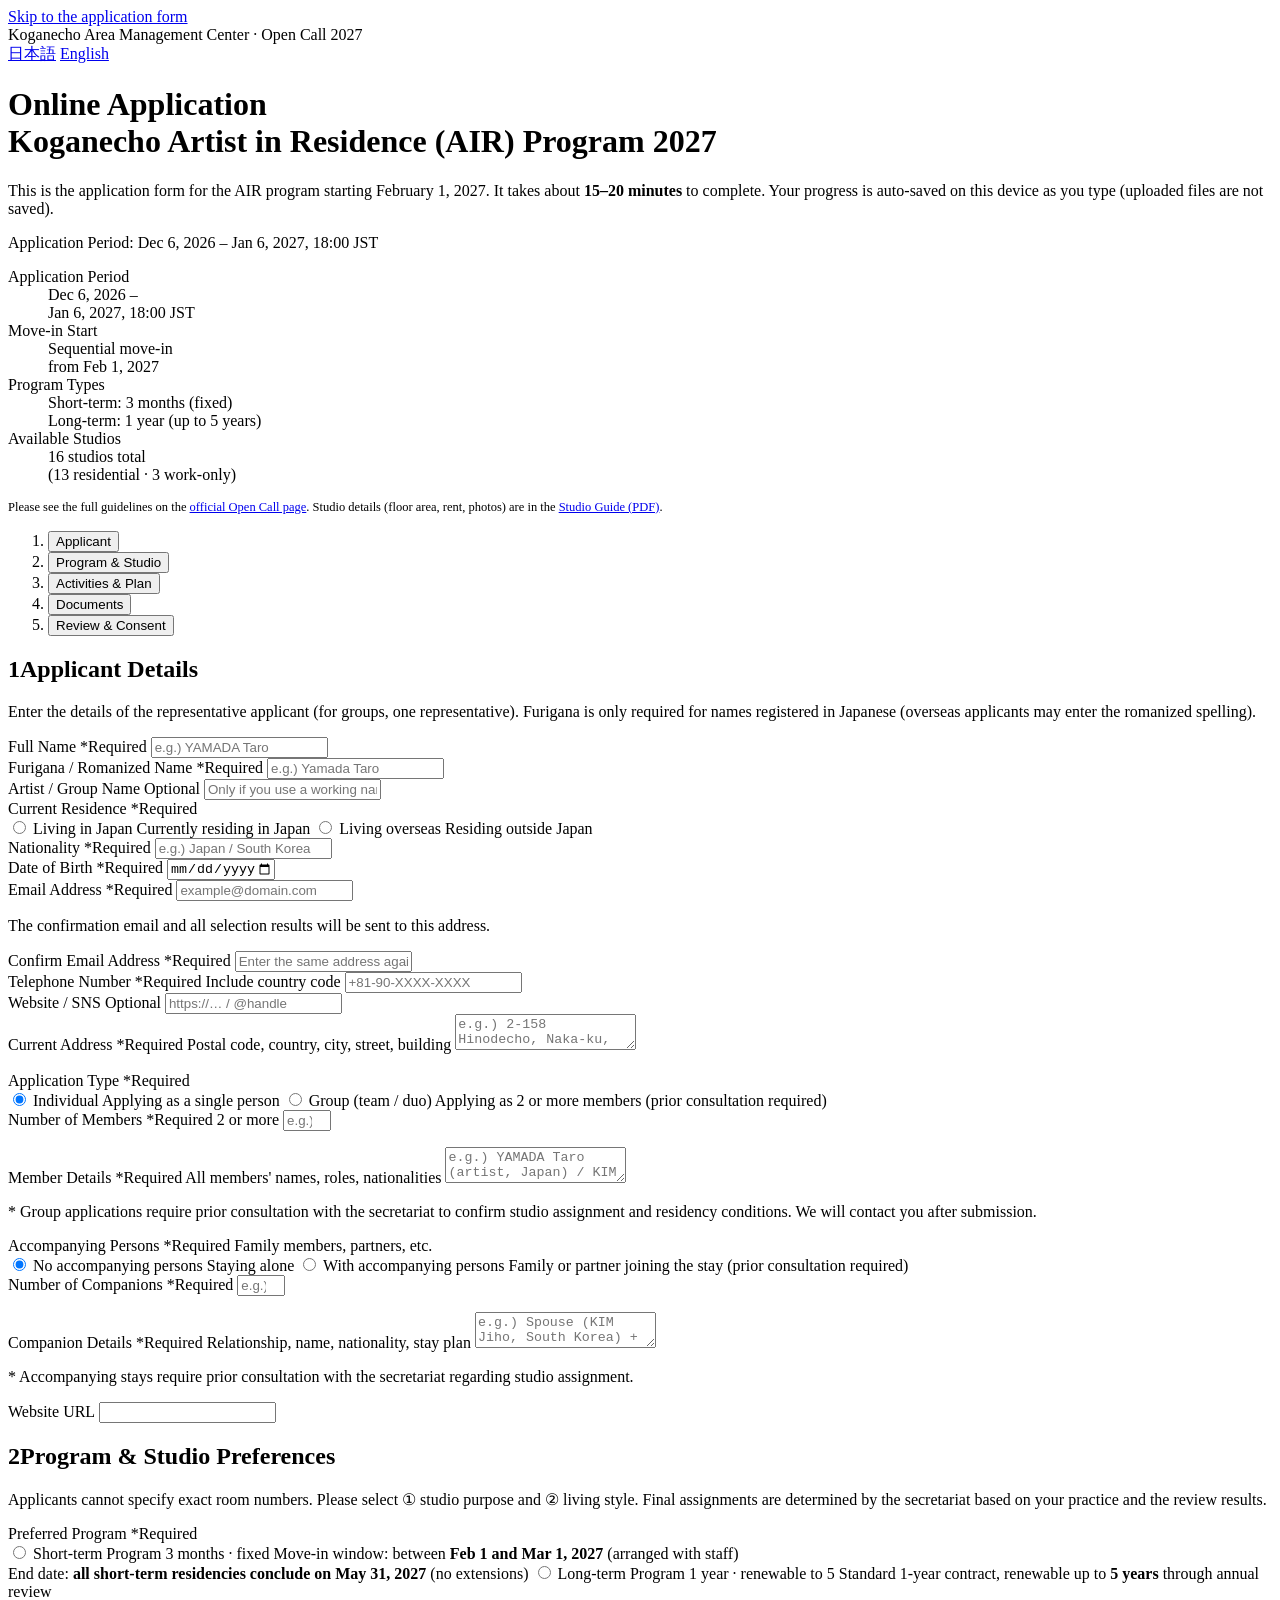
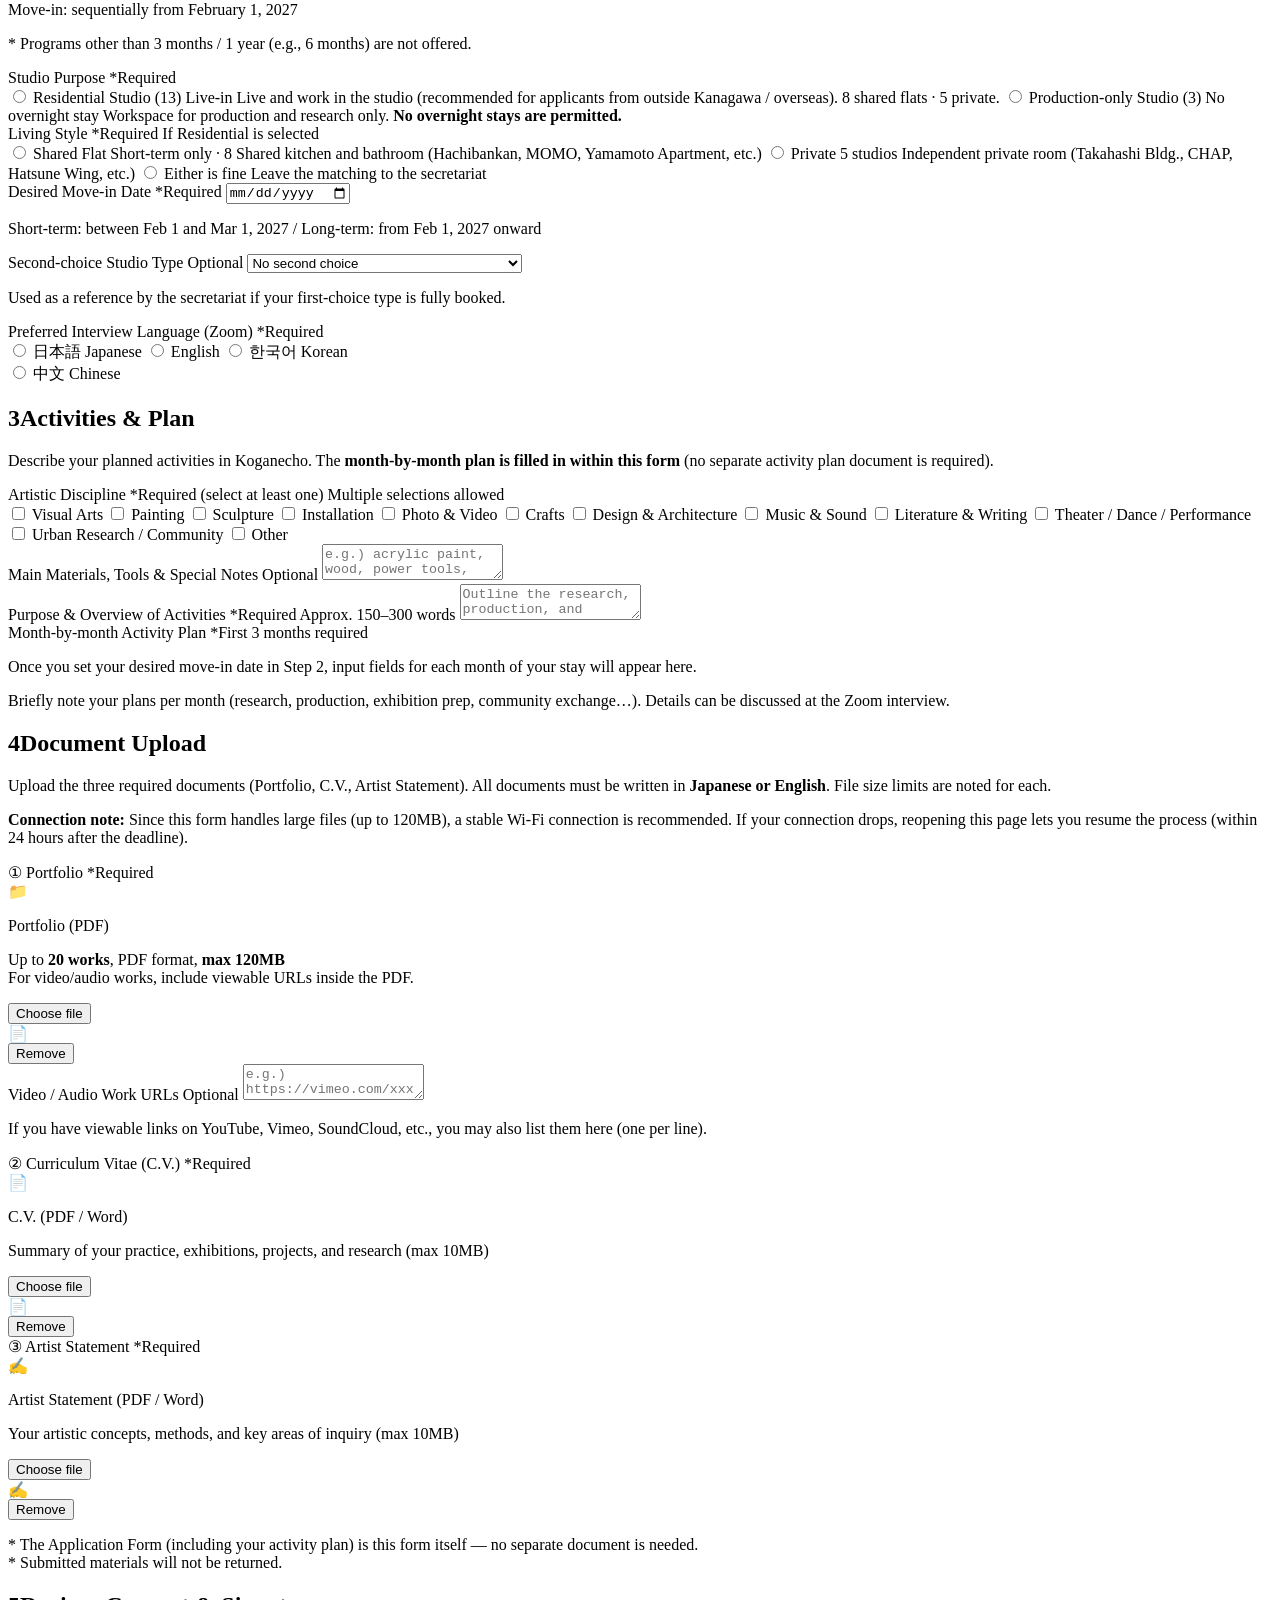
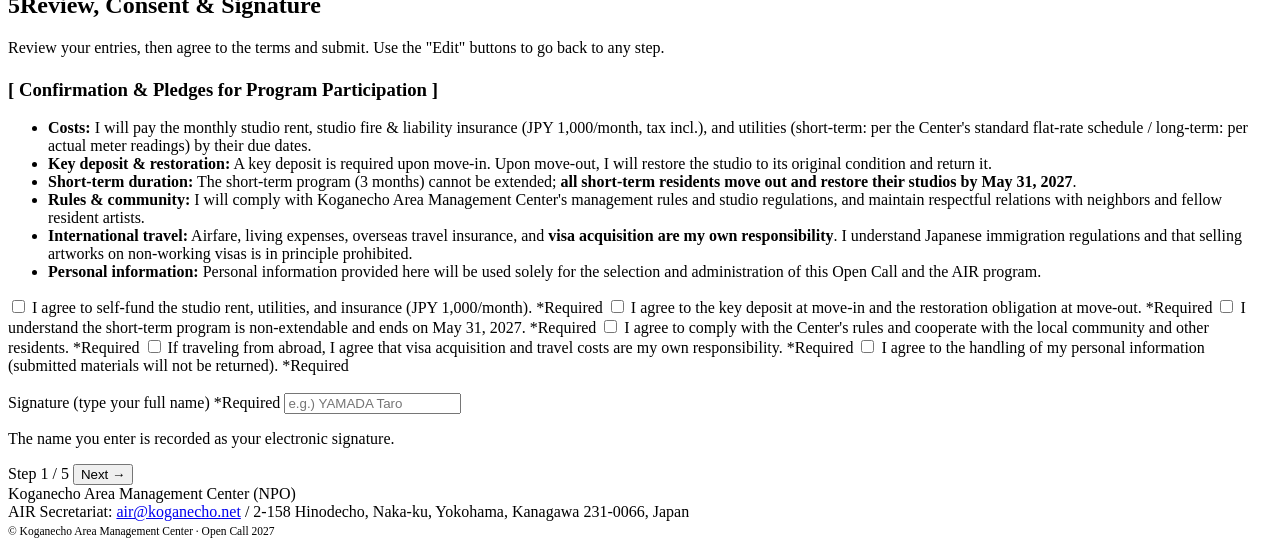
==== en.html @ 6523d1f3 "Add files via upload" ====
<!DOCTYPE html>
<html lang="en">
<head>
  <meta charset="UTF-8">
  <meta name="viewport" content="width=device-width, initial-scale=1.0">
  <title>Online Application | Koganecho AIR Program 2027 | Open Call</title>
  <meta name="description" content="Online application form for the Koganecho Artist in Residence (AIR) Program 2027 Open Call. Application period: December 6, 2026 – January 6, 2027, 18:00 JST.">
  <meta name="robots" content="noindex, nofollow">
  <link rel="preconnect" href="https://fonts.googleapis.com">
  <link rel="preconnect" href="https://fonts.gstatic.com" crossorigin>
  <link rel="stylesheet" href="https://fonts.googleapis.com/css2?family=Noto+Sans:wght@400;500;700;800&display=swap">
  <link rel="stylesheet" href="assets/style.css">
</head>
<body class="kapp">
  <a class="kapp-skip" href="#applyForm">Skip to the application form</a>

  <!-- ============ TOP BAR ============ -->
  <div class="kapp-topbar">
    <div class="kapp-topbar-inner">
      <span class="kapp-brand">
        <span class="kapp-brand-dot" aria-hidden="true"></span>
        Koganecho Area Management Center · Open Call 2027
      </span>
      <nav class="kapp-lang-switch" aria-label="Language Switch / 言語切替">
        <a href="index.html" lang="ja">日本語</a>
        <a href="en.html" aria-current="page" lang="en">English</a>
      </nav>
    </div>
  </div>

  <div class="kapp-main">
    <div class="kapp-container">

      <!-- ============ HEADER ============ -->
      <header class="kapp-header">
        <h1 class="kapp-title">Online Application<br>Koganecho Artist in Residence (AIR) Program 2027</h1>
        <p class="kapp-lead">
          This is the application form for the AIR program starting February 1, 2027. It takes about
          <strong>15–20 minutes</strong> to complete. Your progress is auto-saved on this device as you type
          (uploaded files are not saved).
        </p>
        <p class="kapp-deadline-badge" id="statusBadge">Application Period: Dec 6, 2026 – Jan 6, 2027, 18:00 JST</p>

        <dl class="kapp-facts">
          <div class="kapp-fact">
            <dt>Application Period</dt>
            <dd>Dec 6, 2026 –<br>Jan 6, 2027, 18:00 JST</dd>
          </div>
          <div class="kapp-fact">
            <dt>Move-in Start</dt>
            <dd>Sequential move-in<br>from Feb 1, 2027</dd>
          </div>
          <div class="kapp-fact">
            <dt>Program Types</dt>
            <dd>Short-term: 3 months (fixed)<br>Long-term: 1 year (up to 5 years)</dd>
          </div>
          <div class="kapp-fact">
            <dt>Available Studios</dt>
            <dd>16 studios total<br>(13 residential · 3 work-only)</dd>
          </div>
        </dl>

        <p style="font-size:12.5px; color:var(--muted); margin:0;">
          Please see the full guidelines on the
          <a href="https://koganecho.net/" target="_blank" rel="noopener noreferrer">official Open Call page</a>.
          Studio details (floor area, rent, photos) are in the
          <a href="https://koganecho.net/wp20201120/wp-content/uploads/2026/11/2027_opencall_studio.pdf" target="_blank" rel="noopener noreferrer">Studio Guide (PDF)</a>.
        </p>
      </header>

      <!-- ============ STATUS BANNERS ============ -->
      <div class="kapp-banner kapp-banner-info" id="statusBanner" hidden role="status"></div>
      <div class="kapp-banner kapp-banner-info" id="resumeBanner" hidden role="region" aria-label="Incomplete application"></div>
      <div class="kapp-banner kapp-banner-info" id="draftBanner" hidden role="region" aria-label="Draft"></div>

      <!-- ============ CLOSED PANEL ============ -->
      <div class="kapp-closed" id="closedPanel" hidden>
        <h2 id="closedTitle">Applications Are Currently Closed</h2>
        <p id="closedBody">
          Application period: December 6, 2026 – January 6, 2027, 18:00 (JST).
        </p>
        <p>
          For inquiries, please email <a href="mailto:air@koganecho.net">air@koganecho.net</a>.
        </p>
      </div>

      <!-- ============ FORM ============ -->
      <form class="kapp-form" id="applyForm" novalidate>

        <!-- Progress -->
        <ol class="kapp-progress" id="kappProgress" aria-label="Application steps">
          <li class="is-active"><button type="button"><span>Applicant</span></button></li>
          <li><button type="button"><span>Program &amp; Studio</span></button></li>
          <li><button type="button"><span>Activities &amp; Plan</span></button></li>
          <li><button type="button"><span>Documents</span></button></li>
          <li><button type="button"><span>Review &amp; Consent</span></button></li>
        </ol>

        <!-- ================= STEP 1 ================= -->
        <section class="kapp-step is-visible" data-step="1" aria-labelledby="step1Title">
          <h2 class="kapp-step-title" id="step1Title"><span class="kapp-sec-num">1</span>Applicant Details</h2>
          <p class="kapp-step-desc">Enter the details of the representative applicant (for groups, one representative). Furigana is only required for names registered in Japanese (overseas applicants may enter the romanized spelling).</p>

          <div class="kapp-grid">
            <div class="kapp-field">
              <label for="fName">Full Name <span class="kapp-req">*Required</span></label>
              <input class="kapp-input" type="text" id="fName" name="name" required autocomplete="name" placeholder="e.g.) YAMADA Taro">
            </div>
            <div class="kapp-field">
              <label for="fNameKana">Furigana / Romanized Name <span class="kapp-req">*Required</span></label>
              <input class="kapp-input" type="text" id="fNameKana" name="nameKana" required placeholder="e.g.) Yamada Taro">
            </div>
            <div class="kapp-field">
              <label for="fArtistName">Artist / Group Name <span class="kapp-optional">Optional</span></label>
              <input class="kapp-input" type="text" id="fArtistName" name="artistName" placeholder="Only if you use a working name">
            </div>
            <div class="kapp-field">
              <div class="kapp-field-label">Current Residence <span class="kapp-req">*Required</span></div>
              <div class="kapp-option-cards">
                <label class="kapp-option-card">
                  <input type="radio" name="residence" value="domestic" required>
                  <span class="kapp-option-body">
                    <span class="kapp-option-title" data-vlabel="Japan">Living in Japan</span>
                    <span class="kapp-option-desc">Currently residing in Japan</span>
                  </span>
                </label>
                <label class="kapp-option-card">
                  <input type="radio" name="residence" value="overseas">
                  <span class="kapp-option-body">
                    <span class="kapp-option-title" data-vlabel="Overseas">Living overseas</span>
                    <span class="kapp-option-desc">Residing outside Japan</span>
                  </span>
                </label>
              </div>
            </div>
            <div class="kapp-field">
              <label for="fNationality">Nationality <span class="kapp-req">*Required</span></label>
              <input class="kapp-input" type="text" id="fNationality" name="nationality" required placeholder="e.g.) Japan / South Korea">
            </div>
            <div class="kapp-field">
              <label for="fBirthDate">Date of Birth <span class="kapp-req">*Required</span></label>
              <input class="kapp-input" type="date" id="fBirthDate" name="birthDate" required max="2010-12-31">
            </div>
            <div class="kapp-field">
              <label for="fEmail">Email Address <span class="kapp-req">*Required</span></label>
              <input class="kapp-input" type="email" id="fEmail" name="email" required autocomplete="email" placeholder="example@domain.com">
              <p class="kapp-help">The confirmation email and all selection results will be sent to this address.</p>
            </div>
            <div class="kapp-field">
              <label for="fEmailConfirm">Confirm Email Address <span class="kapp-req">*Required</span></label>
              <input class="kapp-input" type="email" id="fEmailConfirm" name="emailConfirm" required placeholder="Enter the same address again">
            </div>
            <div class="kapp-field">
              <label for="fPhone">Telephone Number <span class="kapp-req">*Required</span> <span class="kapp-sub">Include country code</span></label>
              <input class="kapp-input" type="tel" id="fPhone" name="phone" required autocomplete="tel" placeholder="+81-90-XXXX-XXXX">
            </div>
            <div class="kapp-field">
              <label for="fWebsite">Website / SNS <span class="kapp-optional">Optional</span></label>
              <input class="kapp-input" type="text" id="fWebsite" name="website" placeholder="https://… / @handle">
            </div>
            <div class="kapp-field kapp-field-full">
              <label for="fAddress">Current Address <span class="kapp-req">*Required</span> <span class="kapp-sub">Postal code, country, city, street, building</span></label>
              <textarea class="kapp-textarea" id="fAddress" name="address" required placeholder="e.g.) 2-158 Hinodecho, Naka-ku, Yokohama, Kanagawa 231-0066, Japan"></textarea>
            </div>
          </div>

          <div class="kapp-grid" style="margin-top:18px;">
            <div class="kapp-field kapp-field-full">
              <div class="kapp-field-label">Application Type <span class="kapp-req">*Required</span></div>
              <div class="kapp-option-cards">
                <label class="kapp-option-card">
                  <input type="radio" name="applicantType" value="personal" checked required>
                  <span class="kapp-option-body">
                    <span class="kapp-option-title" data-vlabel="Individual">Individual</span>
                    <span class="kapp-option-desc">Applying as a single person</span>
                  </span>
                </label>
                <label class="kapp-option-card">
                  <input type="radio" name="applicantType" value="group">
                  <span class="kapp-option-body">
                    <span class="kapp-option-title" data-vlabel="Group">Group (team / duo)</span>
                    <span class="kapp-option-desc">Applying as 2 or more members (prior consultation required)</span>
                  </span>
                </label>
              </div>
            </div>

            <div id="groupFields" hidden class="kapp-field-full" style="display:grid; gap:16px;">
              <div class="kapp-field">
                <label for="fGroupMembers">Number of Members <span class="kapp-req">*Required</span> <span class="kapp-sub">2 or more</span></label>
                <input class="kapp-input" type="number" id="fGroupMembers" name="groupMembers" min="2" max="20" placeholder="e.g.) 3">
              </div>
              <div class="kapp-field">
                <label for="fGroupDetail">Member Details <span class="kapp-req">*Required</span> <span class="kapp-sub">All members' names, roles, nationalities</span></label>
                <textarea class="kapp-textarea" id="fGroupDetail" name="groupDetail" placeholder="e.g.) YAMADA Taro (artist, Japan) / KIM Minji (curator, South Korea) / …"></textarea>
                <p class="kapp-help">* Group applications require prior consultation with the secretariat to confirm studio assignment and residency conditions. We will contact you after submission.</p>
              </div>
            </div>

            <div class="kapp-field kapp-field-full">
              <div class="kapp-field-label">Accompanying Persons <span class="kapp-req">*Required</span> <span class="kapp-sub">Family members, partners, etc.</span></div>
              <div class="kapp-option-cards">
                <label class="kapp-option-card">
                  <input type="radio" name="companionType" value="none" checked required>
                  <span class="kapp-option-body">
                    <span class="kapp-option-title" data-vlabel="None">No accompanying persons</span>
                    <span class="kapp-option-desc">Staying alone</span>
                  </span>
                </label>
                <label class="kapp-option-card">
                  <input type="radio" name="companionType" value="yes">
                  <span class="kapp-option-body">
                    <span class="kapp-option-title" data-vlabel="Yes">With accompanying persons</span>
                    <span class="kapp-option-desc">Family or partner joining the stay (prior consultation required)</span>
                  </span>
                </label>
              </div>
            </div>

            <div id="companionFields" hidden class="kapp-field-full" style="display:grid; gap:16px;">
              <div class="kapp-field">
                <label for="fCompanionCount">Number of Companions <span class="kapp-req">*Required</span></label>
                <input class="kapp-input" type="number" id="fCompanionCount" name="companionCount" min="1" max="10" placeholder="e.g.) 1">
              </div>
              <div class="kapp-field">
                <label for="fCompanionDetail">Companion Details <span class="kapp-req">*Required</span> <span class="kapp-sub">Relationship, name, nationality, stay plan</span></label>
                <textarea class="kapp-textarea" id="fCompanionDetail" name="companionDetail" placeholder="e.g.) Spouse (KIM Jiho, South Korea) + 1 child, staying for the full period"></textarea>
                <p class="kapp-help">* Accompanying stays require prior consultation with the secretariat regarding studio assignment.</p>
              </div>
            </div>
          </div>

          <!-- honeypot -->
          <div class="kapp-hp" aria-hidden="true">
            <label for="fWebsiteUrl">Website URL</label>
            <input type="text" id="fWebsiteUrl" name="websiteUrl" tabindex="-1" autocomplete="off">
          </div>
        </section>

        <!-- ================= STEP 2 ================= -->
        <section class="kapp-step" data-step="2" aria-labelledby="step2Title">
          <h2 class="kapp-step-title" id="step2Title"><span class="kapp-sec-num">2</span>Program &amp; Studio Preferences</h2>
          <p class="kapp-step-desc">
            Applicants cannot specify exact room numbers. Please select ① studio purpose and ② living style.
            Final assignments are determined by the secretariat based on your practice and the review results.
          </p>

          <div class="kapp-grid">
            <div class="kapp-field kapp-field-full">
              <div class="kapp-field-label">Preferred Program <span class="kapp-req">*Required</span></div>
              <div class="kapp-option-cards">
                <label class="kapp-option-card">
                  <input type="radio" name="program" value="short" required>
                  <span class="kapp-option-body">
                    <span class="kapp-option-title" data-vlabel="Short-term (3 months, non-extendable)">Short-term Program <span class="kapp-tag">3 months · fixed</span></span>
                    <span class="kapp-option-desc">
                      Move-in window: between <strong>Feb 1 and Mar 1, 2027</strong> (arranged with staff)<br>
                      End date: <strong>all short-term residencies conclude on May 31, 2027</strong> (no extensions)
                    </span>
                  </span>
                </label>
                <label class="kapp-option-card">
                  <input type="radio" name="program" value="long">
                  <span class="kapp-option-body">
                    <span class="kapp-option-title" data-vlabel="Long-term (1 year, up to 5 years)">Long-term Program <span class="kapp-tag kapp-tag-teal">1 year · renewable to 5</span></span>
                    <span class="kapp-option-desc">
                      Standard 1-year contract, renewable up to <strong>5 years</strong> through annual review<br>
                      Move-in: sequentially from February 1, 2027
                    </span>
                  </span>
                </label>
              </div>
              <p class="kapp-help">* Programs other than 3 months / 1 year (e.g., 6 months) are not offered.</p>
            </div>

            <div class="kapp-field kapp-field-full">
              <div class="kapp-field-label">Studio Purpose <span class="kapp-req">*Required</span></div>
              <div class="kapp-option-cards">
                <label class="kapp-option-card">
                  <input type="radio" name="studioPurpose" value="residential" required>
                  <span class="kapp-option-body">
                    <span class="kapp-option-title" data-vlabel="Residential">Residential Studio (13) <span class="kapp-tag">Live-in</span></span>
                    <span class="kapp-option-desc">Live and work in the studio (recommended for applicants from outside Kanagawa / overseas). 8 shared flats · 5 private.</span>
                  </span>
                </label>
                <label class="kapp-option-card">
                  <input type="radio" name="studioPurpose" value="production">
                  <span class="kapp-option-body">
                    <span class="kapp-option-title" data-vlabel="Production-only">Production-only Studio (3) <span class="kapp-tag kapp-tag-amber">No overnight stay</span></span>
                    <span class="kapp-option-desc">Workspace for production and research only. <strong>No overnight stays are permitted.</strong></span>
                  </span>
                </label>
              </div>
            </div>

            <div class="kapp-field kapp-field-full" id="livingStyleField">
              <div class="kapp-field-label">Living Style <span class="kapp-req">*Required</span> <span class="kapp-sub">If Residential is selected</span></div>
              <div class="kapp-option-cards kapp-cols-3">
                <label class="kapp-option-card">
                  <input type="radio" name="livingStyle" value="share" required>
                  <span class="kapp-option-body">
                    <span class="kapp-option-title" data-vlabel="Shared flat">Shared Flat <span class="kapp-tag">Short-term only · 8</span></span>
                    <span class="kapp-option-desc">Shared kitchen and bathroom (Hachibankan, MOMO, Yamamoto Apartment, etc.)</span>
                  </span>
                </label>
                <label class="kapp-option-card">
                  <input type="radio" name="livingStyle" value="private">
                  <span class="kapp-option-body">
                    <span class="kapp-option-title" data-vlabel="Private">Private <span class="kapp-tag">5 studios</span></span>
                    <span class="kapp-option-desc">Independent private room (Takahashi Bldg., CHAP, Hatsune Wing, etc.)</span>
                  </span>
                </label>
                <label class="kapp-option-card">
                  <input type="radio" name="livingStyle" value="either">
                  <span class="kapp-option-body">
                    <span class="kapp-option-title" data-vlabel="Either">Either is fine</span>
                    <span class="kapp-option-desc">Leave the matching to the secretariat</span>
                  </span>
                </label>
              </div>
              <p class="kapp-help" id="shareShortNote" hidden style="color:var(--danger); font-weight:600;">
                * The 8 shared-flat studios are <strong>reserved for the short-term program</strong> and cannot be selected for the long-term program.
              </p>
            </div>

            <div class="kapp-field">
              <label for="fMoveInDate">Desired Move-in Date <span class="kapp-req">*Required</span></label>
              <input class="kapp-input" type="date" id="fMoveInDate" name="moveInDate" required min="2027-02-01">
              <p class="kapp-help">Short-term: between Feb 1 and Mar 1, 2027 / Long-term: from Feb 1, 2027 onward</p>
            </div>

            <div class="kapp-field">
              <label for="fSecondChoice">Second-choice Studio Type <span class="kapp-optional">Optional</span></label>
              <select class="kapp-select" id="fSecondChoice" name="secondChoice">
                <option value="none">No second choice</option>
                <option value="share">Residential — Shared flat (short-term only)</option>
                <option value="private">Residential — Private</option>
                <option value="production">Production-only</option>
              </select>
              <p class="kapp-help">Used as a reference by the secretariat if your first-choice type is fully booked.</p>
            </div>

            <div class="kapp-field kapp-field-full">
              <div class="kapp-field-label">Preferred Interview Language (Zoom) <span class="kapp-req">*Required</span></div>
              <div class="kapp-option-cards kapp-cols-3">
                <label class="kapp-option-card">
                  <input type="radio" name="interviewLang" value="ja" required>
                  <span class="kapp-option-body">
                    <span class="kapp-option-title" data-vlabel="日本語 (Japanese)">日本語 <span class="kapp-tag">Japanese</span></span>
                  </span>
                </label>
                <label class="kapp-option-card">
                  <input type="radio" name="interviewLang" value="en">
                  <span class="kapp-option-body">
                    <span class="kapp-option-title" data-vlabel="English">English</span>
                  </span>
                </label>
                <label class="kapp-option-card">
                  <input type="radio" name="interviewLang" value="ko">
                  <span class="kapp-option-body">
                    <span class="kapp-option-title" data-vlabel="한국어 (Korean)">한국어 <span class="kapp-tag kapp-tag-teal">Korean</span></span>
                  </span>
                </label>
              </div>
              <div class="kapp-option-cards kapp-cols-3">
                <label class="kapp-option-card">
                  <input type="radio" name="interviewLang" value="zh">
                  <span class="kapp-option-body">
                    <span class="kapp-option-title" data-vlabel="中文 (Chinese)">中文 <span class="kapp-tag kapp-tag-teal">Chinese</span></span>
                  </span>
                </label>
              </div>
              <p class="kapp-help" id="interviewLangNote" hidden>
                * Korean and Chinese interviews are conducted with an interpreter. Scheduling may take a little longer.
              </p>
            </div>

          </div>
        </section>

        <!-- ================= STEP 3 ================= -->
        <section class="kapp-step" data-step="3" aria-labelledby="step3Title">
          <h2 class="kapp-step-title" id="step3Title"><span class="kapp-sec-num">3</span>Activities &amp; Plan</h2>
          <p class="kapp-step-desc">
            Describe your planned activities in Koganecho. The <strong>month-by-month plan is filled in within this form</strong>
            (no separate activity plan document is required).
          </p>

          <div class="kapp-grid">
            <div class="kapp-field kapp-field-full">
              <div class="kapp-field-label">Artistic Discipline <span class="kapp-req">*Required (select at least one)</span> <span class="kapp-sub">Multiple selections allowed</span></div>
              <div class="kapp-check-grid">
                <label class="kapp-check-item"><input type="checkbox" name="disciplines" value="Visual Arts"> Visual Arts</label>
                <label class="kapp-check-item"><input type="checkbox" name="disciplines" value="Painting"> Painting</label>
                <label class="kapp-check-item"><input type="checkbox" name="disciplines" value="Sculpture"> Sculpture</label>
                <label class="kapp-check-item"><input type="checkbox" name="disciplines" value="Installation"> Installation</label>
                <label class="kapp-check-item"><input type="checkbox" name="disciplines" value="Photo &amp; Video"> Photo &amp; Video</label>
                <label class="kapp-check-item"><input type="checkbox" name="disciplines" value="Crafts"> Crafts</label>
                <label class="kapp-check-item"><input type="checkbox" name="disciplines" value="Design &amp; Architecture"> Design &amp; Architecture</label>
                <label class="kapp-check-item"><input type="checkbox" name="disciplines" value="Music &amp; Sound"> Music &amp; Sound</label>
                <label class="kapp-check-item"><input type="checkbox" name="disciplines" value="Literature &amp; Writing"> Literature &amp; Writing</label>
                <label class="kapp-check-item"><input type="checkbox" name="disciplines" value="Performance"> Theater / Dance / Performance</label>
                <label class="kapp-check-item"><input type="checkbox" name="disciplines" value="Urban Research &amp; Community"> Urban Research / Community</label>
                <label class="kapp-check-item"><input type="checkbox" name="disciplines" value="other"> Other</label>
              </div>
              <div class="kapp-field" id="disciplineOtherField" hidden style="margin-top:8px;">
                <label for="fDisciplineOtherText">Other Discipline <span class="kapp-req">*Required</span></label>
                <input class="kapp-input" type="text" id="fDisciplineOtherText" name="disciplineOtherText" placeholder="Please specify your field">
              </div>
            </div>

            <div class="kapp-field kapp-field-full">
              <label for="fMaterialsNotes">Main Materials, Tools &amp; Special Notes <span class="kapp-optional">Optional</span></label>
              <textarea class="kapp-textarea" id="fMaterialsNotes" name="materialsNotes" placeholder="e.g.) acrylic paint, wood, power tools, video editing; no night work, etc."></textarea>
            </div>

            <div class="kapp-field kapp-field-full">
              <label for="fActivityOverview">Purpose &amp; Overview of Activities <span class="kapp-req">*Required</span> <span class="kapp-sub">Approx. 150–300 words</span></label>
              <textarea class="kapp-textarea" id="fActivityOverview" name="activityOverview" required placeholder="Outline the research, production, and community exchange you plan to pursue during your stay in Koganecho."></textarea>
            </div>

            <div class="kapp-field kapp-field-full">
              <div class="kapp-field-label">Month-by-month Activity Plan <span class="kapp-req">*First 3 months required</span></div>
              <div id="monthlyPlan" class="kapp-monthly-list">
                <div class="kapp-info-box"><p>Once you set your desired move-in date in Step 2, input fields for each month of your stay will appear here.</p></div>
              </div>
              <p class="kapp-help">Briefly note your plans per month (research, production, exhibition prep, community exchange…). Details can be discussed at the Zoom interview.</p>
            </div>
          </div>
        </section>

        <!-- ================= STEP 4 ================= -->
        <section class="kapp-step" data-step="4" aria-labelledby="step4Title">
          <h2 class="kapp-step-title" id="step4Title"><span class="kapp-sec-num">4</span>Document Upload</h2>
          <p class="kapp-step-desc">
            Upload the three required documents (Portfolio, C.V., Artist Statement).
            All documents must be written in <strong>Japanese or English</strong>. File size limits are noted for each.
          </p>

          <div class="kapp-notice" role="note">
            <p><strong>Connection note:</strong> Since this form handles large files (up to 120MB), a stable Wi-Fi connection is recommended. If your connection drops, reopening this page lets you resume the process (within 24 hours after the deadline).</p>
          </div>

          <div class="kapp-grid" style="grid-template-columns:1fr;">

            <!-- Portfolio -->
            <div class="kapp-field kapp-field-full">
              <div class="kapp-field-label">① Portfolio <span class="kapp-req">*Required</span></div>
              <div class="kapp-filezone" data-dropzone="portfolio">
                <div class="kapp-filezone-icon" aria-hidden="true">📁</div>
                <p class="kapp-filezone-title">Portfolio (PDF)</p>
                <p class="kapp-filezone-desc">
                  Up to <strong>20 works</strong>, PDF format, <strong>max 120MB</strong><br>
                  For video/audio works, include viewable URLs inside the PDF.
                </p>
                <button type="button" class="kapp-btn-choose">Choose file</button>
              </div>
              <div class="kapp-filecard" data-filecard="portfolio">
                <span class="kapp-filecard-icon" aria-hidden="true">📄</span>
                <div>
                  <div class="kapp-filecard-name"></div>
                  <div class="kapp-filecard-meta"></div>
                </div>
                <div class="kapp-filecard-actions">
                  <button type="button" class="kapp-btn-unlink">Remove</button>
                </div>
              </div>
              <input type="file" data-kind="portfolio" accept="application/pdf,.pdf" hidden>
            </div>

            <!-- Video / Audio URLs -->
            <div class="kapp-field kapp-field-full">
              <label class="kapp-field-label" for="fMediaUrls">Video / Audio Work URLs <span class="kapp-opt">Optional</span></label>
              <textarea class="kapp-textarea" id="fMediaUrls" name="mediaUrls" rows="2" placeholder="e.g.) https://vimeo.com/xxxxxx&#10;https://youtu.be/xxxxxx (If password-protected, please include the password)"></textarea>
              <p class="kapp-help">If you have viewable links on YouTube, Vimeo, SoundCloud, etc., you may also list them here (one per line).</p>
            </div>

            <!-- CV -->
            <div class="kapp-field kapp-field-full">
              <div class="kapp-field-label">② Curriculum Vitae (C.V.) <span class="kapp-req">*Required</span></div>
              <div class="kapp-filezone" data-dropzone="cv">
                <div class="kapp-filezone-icon" aria-hidden="true">📄</div>
                <p class="kapp-filezone-title">C.V. (PDF / Word)</p>
                <p class="kapp-filezone-desc">
                  Summary of your practice, exhibitions, projects, and research (max 10MB)
                </p>
                <button type="button" class="kapp-btn-choose">Choose file</button>
              </div>
              <div class="kapp-filecard" data-filecard="cv">
                <span class="kapp-filecard-icon" aria-hidden="true">📄</span>
                <div>
                  <div class="kapp-filecard-name"></div>
                  <div class="kapp-filecard-meta"></div>
                </div>
                <div class="kapp-filecard-actions">
                  <button type="button" class="kapp-btn-unlink">Remove</button>
                </div>
              </div>
              <input type="file" data-kind="cv" accept="application/pdf,.pdf,.doc,.docx" hidden>
            </div>

            <!-- Statement -->
            <div class="kapp-field kapp-field-full">
              <div class="kapp-field-label">③ Artist Statement <span class="kapp-req">*Required</span></div>
              <div class="kapp-filezone" data-dropzone="statement">
                <div class="kapp-filezone-icon" aria-hidden="true">✍️</div>
                <p class="kapp-filezone-title">Artist Statement (PDF / Word)</p>
                <p class="kapp-filezone-desc">
                  Your artistic concepts, methods, and key areas of inquiry (max 10MB)
                </p>
                <button type="button" class="kapp-btn-choose">Choose file</button>
              </div>
              <div class="kapp-filecard" data-filecard="statement">
                <span class="kapp-filecard-icon" aria-hidden="true">✍️</span>
                <div>
                  <div class="kapp-filecard-name"></div>
                  <div class="kapp-filecard-meta"></div>
                </div>
                <div class="kapp-filecard-actions">
                  <button type="button" class="kapp-btn-unlink">Remove</button>
                </div>
              </div>
              <input type="file" data-kind="statement" accept="application/pdf,.pdf,.doc,.docx" hidden>
            </div>
          </div>

          <div class="kapp-info-box">
            <p>* The Application Form (including your activity plan) is this form itself — no separate document is needed.<br>* Submitted materials will not be returned.</p>
          </div>
        </section>

        <!-- ================= STEP 5 ================= -->
        <section class="kapp-step" data-step="5" aria-labelledby="step5Title">
          <h2 class="kapp-step-title" id="step5Title"><span class="kapp-sec-num">5</span>Review, Consent &amp; Signature</h2>
          <p class="kapp-step-desc">Review your entries, then agree to the terms and submit. Use the "Edit" buttons to go back to any step.</p>

          <div class="kapp-review" id="reviewBody"><!-- Generated by JS --></div>

          <div class="kapp-terms" style="margin-top:22px;">
            <h3>[ Confirmation &amp; Pledges for Program Participation ]</h3>
            <ul>
              <li><strong>Costs:</strong> I will pay the monthly studio rent, studio fire &amp; liability insurance (JPY 1,000/month, tax incl.), and utilities (short-term: per the Center's standard flat-rate schedule / long-term: per actual meter readings) by their due dates.</li>
              <li><strong>Key deposit &amp; restoration:</strong> A key deposit is required upon move-in. Upon move-out, I will restore the studio to its original condition and return it.</li>
              <li><strong>Short-term duration:</strong> The short-term program (3 months) cannot be extended; <strong>all short-term residents move out and restore their studios by May 31, 2027</strong>.</li>
              <li><strong>Rules &amp; community:</strong> I will comply with Koganecho Area Management Center's management rules and studio regulations, and maintain respectful relations with neighbors and fellow resident artists.</li>
              <li><strong>International travel:</strong> Airfare, living expenses, overseas travel insurance, and <strong>visa acquisition are my own responsibility</strong>. I understand Japanese immigration regulations and that selling artworks on non-working visas is in principle prohibited.</li>
              <li><strong>Personal information:</strong> Personal information provided here will be used solely for the selection and administration of this Open Call and the AIR program.</li>
            </ul>
          </div>

          <div class="kapp-agree-list">
            <label class="kapp-agree-item">
              <input type="checkbox" name="agreeFees" required>
              <span>I agree to self-fund the studio rent, utilities, and insurance (JPY 1,000/month). <span class="kapp-req">*Required</span></span>
            </label>
            <label class="kapp-agree-item">
              <input type="checkbox" name="agreeDeposit" required>
              <span>I agree to the key deposit at move-in and the restoration obligation at move-out. <span class="kapp-req">*Required</span></span>
            </label>
            <label class="kapp-agree-item">
              <input type="checkbox" name="agreeShortTerm" required>
              <span>I understand the short-term program is non-extendable and ends on May 31, 2027. <span class="kapp-req">*Required</span></span>
            </label>
            <label class="kapp-agree-item">
              <input type="checkbox" name="agreeRules" required>
              <span>I agree to comply with the Center's rules and cooperate with the local community and other residents. <span class="kapp-req">*Required</span></span>
            </label>
            <label class="kapp-agree-item">
              <input type="checkbox" name="agreeVisa" required>
              <span>If traveling from abroad, I agree that visa acquisition and travel costs are my own responsibility. <span class="kapp-req">*Required</span></span>
            </label>
            <label class="kapp-agree-item">
              <input type="checkbox" name="agreePrivacy" required>
              <span>I agree to the handling of my personal information (submitted materials will not be returned). <span class="kapp-req">*Required</span></span>
            </label>
          </div>

          <div class="kapp-grid" style="margin-top:18px;">
            <div class="kapp-field">
              <label for="fSignature">Signature (type your full name) <span class="kapp-req">*Required</span></label>
              <input class="kapp-input" type="text" id="fSignature" name="signature" required placeholder="e.g.) YAMADA Taro">
              <p class="kapp-help">The name you enter is recorded as your electronic signature.</p>
            </div>
          </div>
        </section>

        <!-- ================= NAV ================= -->
        <div class="kapp-nav">
          <button type="button" class="kapp-btn kapp-btn-secondary" id="btnPrev" hidden>← Back</button>
          <span class="kapp-nav-hint" id="navHint" aria-live="polite">Step 1 / 5</span>
          <button type="button" class="kapp-btn kapp-btn-primary" id="btnNext">Next →</button>
          <button type="button" class="kapp-btn kapp-btn-primary" id="btnSubmit" hidden>Submit Application</button>
        </div>
      </form>

      <!-- ============ SUBMIT PANEL ============ -->
      <div class="kapp-submit-panel" id="submitPanel" hidden>
        <!-- Phase: Prepare -->
        <div id="phasePrepare">
          <h2>Submitting</h2>
          <p class="kapp-submit-lead" id="phaseLead">Contacting server… (issuing your application ID and preparing uploads)</p>
          <p style="text-align:center;"><span class="kapp-spinner" aria-hidden="true"></span><span style="font-size:13.5px; color:var(--muted);">Please wait…</span></p>
        </div>

        <!-- Phase: Upload -->
        <div id="phaseUpload" hidden>
          <h2>Uploading Documents</h2>
          <p class="kapp-submit-lead">Please keep this page open while your files upload. Progress is shown below.</p>
          <div id="uploadRows"></div>
          <p id="uploadOverall" class="kapp-help" style="margin-top:14px;" aria-live="polite"></p>
        </div>

        <!-- Phase: Done -->
        <div id="phaseDone" hidden>
          <div class="kapp-done">
            <div class="kapp-done-check" aria-hidden="true">✓</div>
            <h2>Application Submitted</h2>
            <p class="kapp-submit-lead">We have received your application with the ID below. A confirmation email has been sent — please check your inbox (and spam folder).</p>
            <p class="kapp-app-id-label" style="font-size:12.5px; color:var(--muted); font-weight:700; margin-bottom:4px;">Application ID</p>
            <div class="kapp-done-id" id="doneAppId">—</div>
            <div class="kapp-next-steps">
              <h3>What Happens Next</h3>
              <ul id="doneNextSteps"></ul>
            </div>
            <p style="margin-top:16px; font-size:13px; color:var(--muted);">Please keep your Application ID — you will need it for any inquiries.</p>
          </div>
        </div>

        <!-- Phase: Error -->
        <div id="phaseError" hidden>
          <h2>An Error Occurred</h2>
          <p class="kapp-submit-lead" id="errorMsg" style="color:var(--danger); font-weight:600;"></p>
          <div id="errorActions" style="display:flex; gap:10px; flex-wrap:wrap;"></div>
        </div>
      </div>

    </div>
  </div>

  <!-- ============ FOOTER ============ -->
  <footer class="kapp-footer">
    Koganecho Area Management Center (NPO)<br>
    AIR Secretariat: <a href="mailto:air@koganecho.net">air@koganecho.net</a> / 2-158 Hinodecho, Naka-ku, Yokohama, Kanagawa 231-0066, Japan<br>
    <span style="font-size:11.5px;">© Koganecho Area Management Center · Open Call 2027</span>
  </footer>

  <script src="assets/config.js"></script>
  <script src="assets/app.js"></script>
</body>
</html>
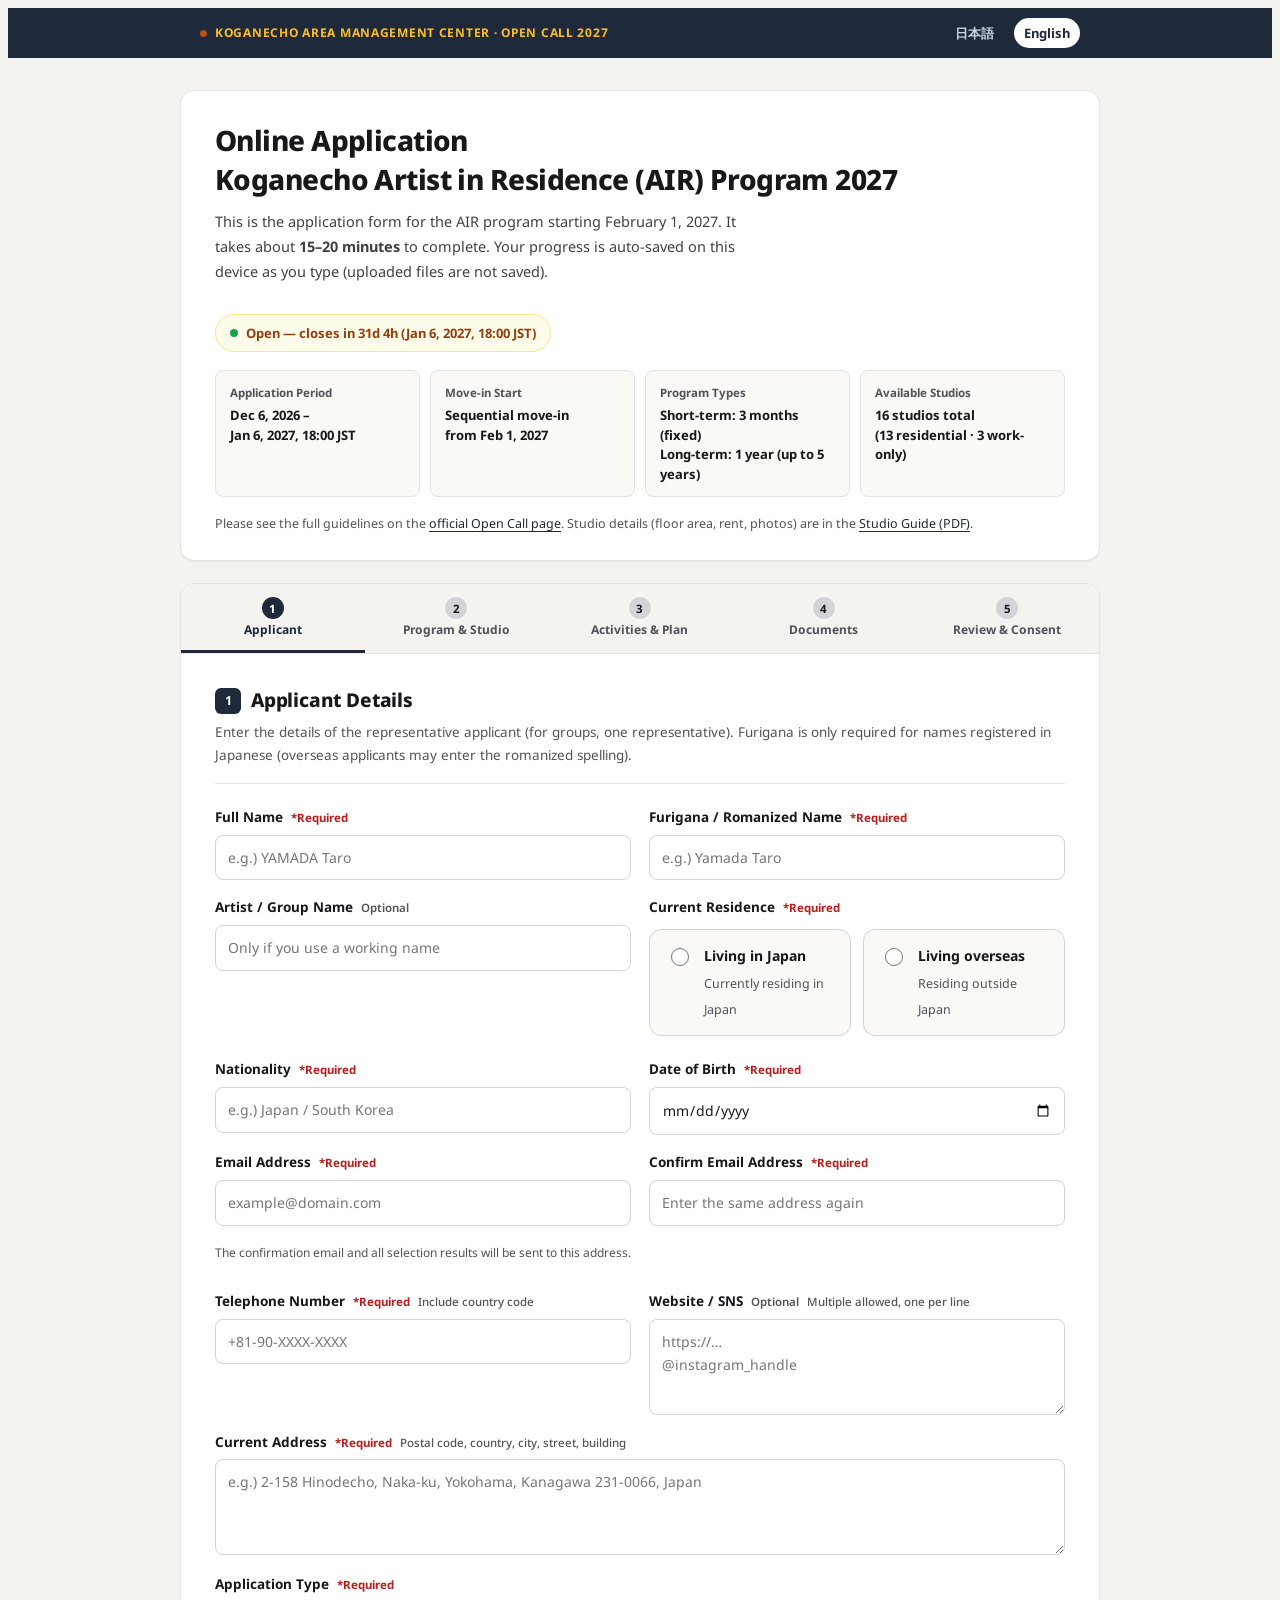
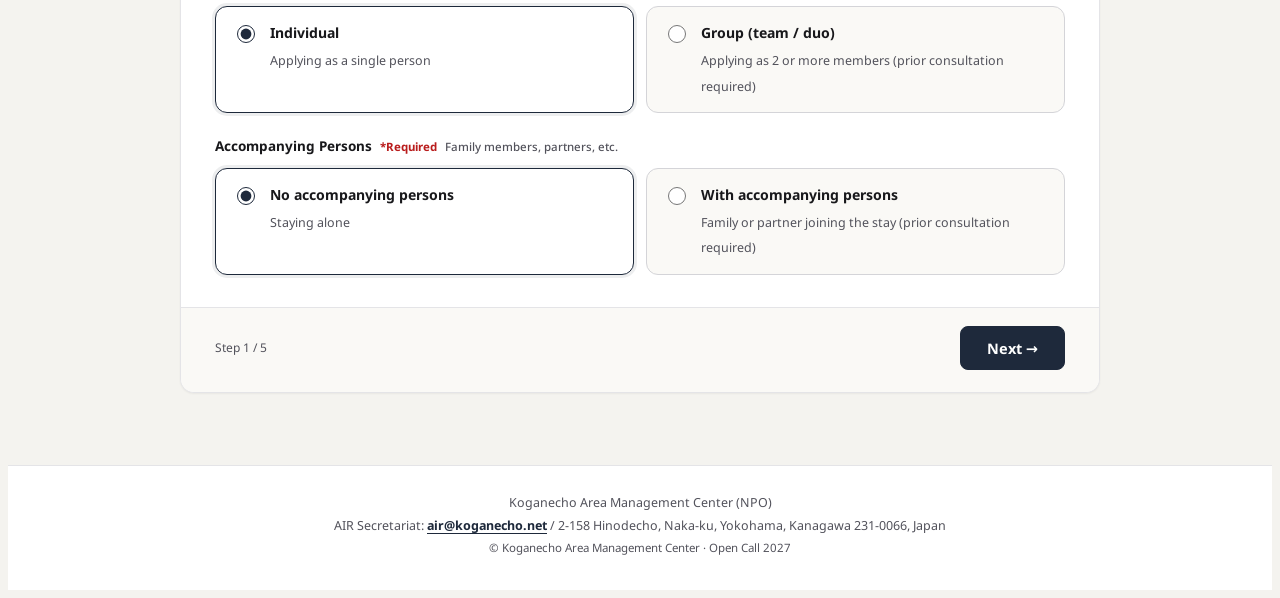
==== commit 52a6e1af: "Allow multiple Web/SNS lines in index.html and en.html" ====
--- a/en.html
+++ b/en.html
@@ -155,8 +155,8 @@
               <input class="kapp-input" type="tel" id="fPhone" name="phone" required autocomplete="tel" placeholder="+81-90-XXXX-XXXX">
             </div>
             <div class="kapp-field">
-              <label for="fWebsite">Website / SNS <span class="kapp-optional">Optional</span></label>
-              <input class="kapp-input" type="text" id="fWebsite" name="website" placeholder="https://… / @handle">
+              <label for="fWebsite">Website / SNS <span class="kapp-optional">Optional</span> <span class="kapp-sub">Multiple allowed, one per line</span></label>
+              <textarea class="kapp-textarea" id="fWebsite" name="website" rows="2" placeholder="https://…&#10;@instagram_handle"></textarea>
             </div>
             <div class="kapp-field kapp-field-full">
               <label for="fAddress">Current Address <span class="kapp-req">*Required</span> <span class="kapp-sub">Postal code, country, city, street, building</span></label>
--- a/assets/style.css
+++ b/assets/style.css
@@ -0,0 +1,1399 @@
+/* ============================================================
+ * Koganecho AIR 2027 — Online Application Form
+ * Shared stylesheet (index.html / en.html)
+ * 디자인 토큰은 모집요강 페이지(kair-opencall)와 동일 계열
+ * ============================================================ */
+
+.kapp {
+  --ink: #18181b;
+  --ink-2: #3f3f46;
+  --muted: #52525b;
+  --border: #e4e4e7;
+  --border-strong: #d4d4d8;
+  --bg: #ffffff;
+  --surface: #faf9f6;
+  --surface-alt: #f4f3ef;
+  --primary: #1e293b;
+  --primary-hover: #0f172a;
+  --accent: #b45309;
+  --accent-bg: #fffbeb;
+  --accent-border: #fde68a;
+  --teal: #0f766e;
+  --teal-soft: #ccfbf1;
+  --blue: #1d4ed8;
+  --blue-soft: #dbeafe;
+  --danger: #b91c1c;
+  --danger-bg: #fef2f2;
+  --danger-border: #fecaca;
+  --success: #15803d;
+  --success-bg: #f0fdf4;
+  --success-border: #bbf7d0;
+  --radius-sm: 8px;
+  --radius-md: 12px;
+  --radius-lg: 14px;
+  --shadow: 0 1px 2px rgb(0 0 0 / 0.05);
+
+  font-family: 'Noto Sans JP', 'Noto Sans', 'Hiragino Kaku Gothic ProN', 'Hiragino Sans',
+    'Yu Gothic', -apple-system, BlinkMacSystemFont, system-ui, sans-serif;
+  color: var(--ink);
+  background-color: var(--surface-alt);
+  line-height: 1.7;
+  font-size: 15px;
+  -webkit-font-smoothing: antialiased;
+  text-rendering: optimizeLegibility;
+}
+
+.kapp *,
+.kapp *::before,
+.kapp *::after {
+  box-sizing: border-box;
+}
+
+/* hidden 속성은 클래스/인라인 display 보다 항상 우선 (빈 배너 렌더링 방지) */
+.kapp [hidden] {
+  display: none !important;
+}
+
+.kapp a {
+  color: var(--primary);
+  text-underline-offset: 3px;
+}
+
+.kapp :focus-visible {
+  outline: 2px solid var(--primary);
+  outline-offset: 2px;
+  border-radius: 4px;
+}
+
+/* ---------- Skip link ---------- */
+.kapp .kapp-skip {
+  position: absolute;
+  left: -9999px;
+  top: 0;
+  z-index: 100;
+  background: var(--primary);
+  color: #fff;
+  padding: 10px 16px;
+  border-radius: 0 0 var(--radius-sm) 0;
+  text-decoration: none;
+  font-weight: 700;
+}
+
+.kapp .kapp-skip:focus {
+  left: 0;
+}
+
+/* ---------- Top bar ---------- */
+.kapp .kapp-topbar {
+  background: var(--primary);
+  color: #f8fafc;
+  position: sticky;
+  top: 0;
+  z-index: 50;
+}
+
+.kapp .kapp-topbar-inner {
+  max-width: 920px;
+  margin: 0 auto;
+  padding: 10px 20px;
+  display: flex;
+  align-items: center;
+  justify-content: space-between;
+  gap: 12px;
+  flex-wrap: wrap;
+}
+
+.kapp .kapp-brand {
+  display: inline-flex;
+  align-items: center;
+  gap: 8px;
+  font-size: 12px;
+  font-weight: 700;
+  letter-spacing: 0.06em;
+  text-transform: uppercase;
+  color: #fbbf24;
+}
+
+.kapp .kapp-brand-dot {
+  width: 7px;
+  height: 7px;
+  border-radius: 50%;
+  background: var(--accent);
+  display: inline-block;
+  flex-shrink: 0;
+}
+
+.kapp .kapp-lang-switch {
+  display: inline-flex;
+  align-items: center;
+  gap: 10px;
+  font-size: 13px;
+  font-weight: 600;
+}
+
+.kapp .kapp-lang-switch a {
+  color: #cbd5e1;
+  text-decoration: none;
+  padding: 4px 10px;
+  border-radius: 999px;
+  transition: background-color 0.15s ease, color 0.15s ease;
+}
+
+.kapp .kapp-lang-switch a:hover {
+  color: #fff;
+  background: rgb(255 255 255 / 0.12);
+}
+
+.kapp .kapp-lang-switch a[aria-current="page"] {
+  background: #fff;
+  color: var(--primary);
+  font-weight: 700;
+}
+
+/* ---------- Layout ---------- */
+.kapp .kapp-main {
+  padding: 32px 16px 72px;
+}
+
+.kapp .kapp-container {
+  max-width: 920px;
+  margin: 0 auto;
+}
+
+/* ---------- Header ---------- */
+.kapp .kapp-header {
+  background: var(--bg);
+  border: 1px solid var(--border);
+  border-radius: var(--radius-lg);
+  padding: 30px 34px 26px;
+  margin-bottom: 22px;
+  box-shadow: var(--shadow);
+}
+
+.kapp .kapp-title {
+  font-size: clamp(21px, 3vw, 28px);
+  font-weight: 800;
+  letter-spacing: -0.02em;
+  line-height: 1.4;
+  margin: 0 0 10px;
+}
+
+.kapp .kapp-lead {
+  font-size: 14.5px;
+  color: var(--ink-2);
+  margin: 0 0 18px;
+  max-width: 68ch;
+}
+
+.kapp .kapp-deadline-badge {
+  display: inline-flex;
+  align-items: center;
+  gap: 8px;
+  flex-wrap: wrap;
+  font-size: 13px;
+  font-weight: 700;
+  padding: 7px 14px;
+  border-radius: 999px;
+  background: var(--accent-bg);
+  border: 1px solid var(--accent-border);
+  color: #92400e;
+  margin-bottom: 18px;
+}
+
+.kapp .kapp-deadline-badge.is-open::before {
+  content: "";
+  width: 8px;
+  height: 8px;
+  border-radius: 50%;
+  background: #16a34a;
+  display: inline-block;
+}
+
+.kapp .kapp-deadline-badge.is-closed {
+  background: var(--danger-bg);
+  border-color: var(--danger-border);
+  color: var(--danger);
+}
+
+.kapp .kapp-facts {
+  display: grid;
+  grid-template-columns: repeat(4, minmax(0, 1fr));
+  gap: 10px;
+  margin: 0 0 16px;
+}
+
+.kapp .kapp-fact {
+  background: var(--surface);
+  border: 1px solid var(--border);
+  border-radius: var(--radius-sm);
+  padding: 12px 14px;
+}
+
+.kapp .kapp-fact dt {
+  font-size: 11.5px;
+  font-weight: 700;
+  color: var(--muted);
+  margin: 0 0 3px;
+}
+
+.kapp .kapp-fact dd {
+  font-size: 13px;
+  font-weight: 700;
+  margin: 0;
+  line-height: 1.5;
+}
+
+/* ---------- Banners (status / draft / resume) ---------- */
+.kapp .kapp-banner {
+  border-radius: var(--radius-sm);
+  padding: 13px 16px;
+  font-size: 13.5px;
+  margin: 0 0 12px;
+  display: flex;
+  align-items: flex-start;
+  gap: 10px;
+  flex-wrap: wrap;
+}
+
+.kapp .kapp-banner strong {
+  font-weight: 700;
+}
+
+.kapp .kapp-banner-info {
+  background: var(--surface);
+  border: 1px solid var(--border);
+  border-left: 4px solid var(--primary);
+  color: var(--ink-2);
+}
+
+.kapp .kapp-banner-warn {
+  background: var(--accent-bg);
+  border: 1px solid var(--accent-border);
+  border-left: 4px solid var(--accent);
+  color: #78350f;
+}
+
+.kapp .kapp-banner-error {
+  background: var(--danger-bg);
+  border: 1px solid var(--danger-border);
+  border-left: 4px solid var(--danger);
+  color: #7f1d1d;
+}
+
+.kapp .kapp-banner-actions {
+  display: flex;
+  gap: 8px;
+  margin-left: auto;
+  flex-wrap: wrap;
+}
+
+/* ---------- Closed panel ---------- */
+.kapp .kapp-closed {
+  background: var(--bg);
+  border: 1px solid var(--border);
+  border-radius: var(--radius-lg);
+  padding: 44px 36px;
+  text-align: center;
+}
+
+.kapp .kapp-closed h2 {
+  font-size: 20px;
+  font-weight: 800;
+  margin: 0 0 12px;
+}
+
+.kapp .kapp-closed p {
+  color: var(--ink-2);
+  font-size: 14px;
+  margin: 0 0 8px;
+}
+
+/* ---------- Form shell ---------- */
+.kapp form.kapp-form {
+  background: var(--bg);
+  border: 1px solid var(--border);
+  border-radius: var(--radius-lg);
+  box-shadow: var(--shadow);
+  overflow: hidden;
+}
+
+/* ---------- Wizard progress ---------- */
+.kapp .kapp-progress {
+  list-style: none;
+  margin: 0;
+  padding: 0;
+  display: grid;
+  grid-template-columns: repeat(5, minmax(0, 1fr));
+  background: var(--surface-alt);
+  border-bottom: 1px solid var(--border);
+  counter-reset: step;
+}
+
+.kapp .kapp-progress li {
+  counter-increment: step;
+}
+
+.kapp .kapp-progress button {
+  width: 100%;
+  border: none;
+  background: transparent;
+  font: inherit;
+  font-size: 12px;
+  font-weight: 700;
+  color: var(--muted);
+  padding: 13px 8px 12px;
+  cursor: default;
+  border-bottom: 3px solid transparent;
+  display: flex;
+  flex-direction: column;
+  align-items: center;
+  gap: 3px;
+  line-height: 1.35;
+  text-align: center;
+}
+
+.kapp .kapp-progress button::before {
+  content: counter(step);
+  display: inline-flex;
+  align-items: center;
+  justify-content: center;
+  min-width: 22px;
+  height: 22px;
+  border-radius: 50%;
+  background: var(--border-strong);
+  color: var(--ink);
+  font-size: 11.5px;
+  font-weight: 700;
+}
+
+.kapp .kapp-progress li.is-active button {
+  color: var(--primary);
+  border-bottom-color: var(--primary);
+}
+
+.kapp .kapp-progress li.is-active button::before {
+  background: var(--primary);
+  color: #fff;
+}
+
+.kapp .kapp-progress li.is-done button::before {
+  content: "✓";
+  background: var(--teal);
+  color: #fff;
+}
+
+.kapp .kapp-progress li.is-clickable button {
+  cursor: pointer;
+}
+
+.kapp .kapp-progress li.is-clickable button:hover {
+  color: var(--primary);
+  background: rgb(24 24 27 / 0.04);
+}
+
+/* ---------- Steps ---------- */
+.kapp .kapp-step {
+  padding: 30px 34px 26px;
+  display: none;
+}
+
+.kapp .kapp-step.is-visible {
+  display: block;
+}
+
+.kapp .kapp-step-title {
+  font-size: 19px;
+  font-weight: 800;
+  letter-spacing: -0.01em;
+  color: var(--ink);
+  margin: 0 0 4px;
+  display: flex;
+  align-items: center;
+  gap: 10px;
+}
+
+.kapp .kapp-step-title .kapp-sec-num {
+  display: inline-flex;
+  align-items: center;
+  justify-content: center;
+  min-width: 26px;
+  height: 26px;
+  border-radius: 6px;
+  background: var(--primary);
+  color: #fff;
+  font-size: 12.5px;
+  font-weight: 700;
+  flex-shrink: 0;
+}
+
+.kapp .kapp-step-desc {
+  font-size: 13.5px;
+  color: var(--muted);
+  margin: 0 0 22px;
+  padding-bottom: 16px;
+  border-bottom: 1px solid var(--border);
+}
+
+/* ---------- Field groups ---------- */
+.kapp .kapp-grid {
+  display: grid;
+  grid-template-columns: repeat(2, minmax(0, 1fr));
+  gap: 16px 18px;
+}
+
+.kapp .kapp-grid + .kapp-grid {
+  margin-top: 16px;
+}
+
+.kapp .kapp-field {
+  display: flex;
+  flex-direction: column;
+  gap: 6px;
+  min-width: 0;
+}
+
+.kapp .kapp-field-full {
+  grid-column: 1 / -1;
+}
+
+.kapp .kapp-field > label,
+.kapp .kapp-field-label {
+  font-size: 13.5px;
+  font-weight: 700;
+  color: var(--ink);
+  display: flex;
+  align-items: baseline;
+  gap: 8px;
+  flex-wrap: wrap;
+}
+
+.kapp .kapp-req {
+  color: var(--danger);
+  font-size: 11.5px;
+  font-weight: 700;
+}
+
+.kapp .kapp-optional {
+  color: var(--muted);
+  font-size: 11.5px;
+  font-weight: 600;
+}
+
+.kapp .kapp-sub {
+  font-size: 11.5px;
+  font-weight: 500;
+  color: var(--muted);
+}
+
+.kapp .kapp-input,
+.kapp .kapp-select,
+.kapp .kapp-textarea {
+  width: 100%;
+  padding: 10px 12px;
+  border: 1px solid var(--border-strong);
+  border-radius: var(--radius-sm);
+  font: inherit;
+  font-size: 14px;
+  color: var(--ink);
+  background: #fff;
+  transition: border-color 0.15s ease, box-shadow 0.15s ease;
+}
+
+.kapp .kapp-textarea {
+  min-height: 96px;
+  resize: vertical;
+  line-height: 1.65;
+}
+
+.kapp .kapp-input:focus,
+.kapp .kapp-select:focus,
+.kapp .kapp-textarea:focus {
+  outline: none;
+  border-color: var(--blue);
+  box-shadow: 0 0 0 3px rgb(59 130 246 / 0.15);
+}
+
+.kapp .kapp-input[aria-invalid="true"],
+.kapp .kapp-select[aria-invalid="true"],
+.kapp .kapp-textarea[aria-invalid="true"] {
+  border-color: var(--danger);
+  background: var(--danger-bg);
+}
+
+.kapp .kapp-help {
+  font-size: 12px;
+  color: var(--muted);
+  line-height: 1.5;
+}
+
+.kapp .kapp-help a {
+  color: var(--blue);
+}
+
+.kapp .kapp-input-row {
+  display: flex;
+  gap: 8px;
+}
+
+.kapp .kapp-input-row > * {
+  flex: 1;
+  min-width: 0;
+}
+
+.kapp .kapp-field-error {
+  font-size: 12px;
+  color: var(--danger);
+  font-weight: 600;
+}
+
+/* ---------- Option cards (radio) ---------- */
+.kapp .kapp-option-cards {
+  display: grid;
+  grid-template-columns: repeat(2, minmax(0, 1fr));
+  gap: 12px;
+  margin: 4px 0 6px;
+}
+
+.kapp .kapp-option-cards.kapp-cols-3 {
+  grid-template-columns: repeat(3, minmax(0, 1fr));
+}
+
+.kapp .kapp-option-card {
+  border: 1px solid var(--border-strong);
+  border-radius: var(--radius-md);
+  padding: 14px 16px;
+  background: var(--surface);
+  cursor: pointer;
+  display: flex;
+  align-items: flex-start;
+  gap: 12px;
+  transition: border-color 0.15s ease, background-color 0.15s ease, box-shadow 0.15s ease;
+  margin: 0;
+}
+
+.kapp .kapp-option-card:hover {
+  border-color: var(--primary);
+  background: var(--bg);
+}
+
+.kapp .kapp-option-card input[type="radio"],
+.kapp .kapp-option-card input[type="checkbox"] {
+  margin-top: 4px;
+  width: 18px;
+  height: 18px;
+  accent-color: var(--primary);
+  cursor: pointer;
+  flex-shrink: 0;
+}
+
+.kapp .kapp-option-card:has(input:checked) {
+  border-color: var(--primary);
+  border-width: 1.5px;
+  background: var(--bg);
+  box-shadow: 0 0 0 3px rgb(30 41 59 / 0.08);
+}
+
+.kapp .kapp-option-card.is-disabled {
+  opacity: 0.55;
+  cursor: not-allowed;
+  background: var(--surface-alt);
+}
+
+.kapp .kapp-option-card.is-disabled input {
+  cursor: not-allowed;
+}
+
+.kapp .kapp-option-body {
+  flex: 1;
+  min-width: 0;
+}
+
+.kapp .kapp-option-title {
+  font-size: 14px;
+  font-weight: 700;
+  color: var(--ink);
+  margin: 0 0 2px;
+  display: flex;
+  align-items: center;
+  gap: 8px;
+  flex-wrap: wrap;
+}
+
+.kapp .kapp-option-desc {
+  font-size: 12.5px;
+  color: var(--muted);
+  line-height: 1.55;
+}
+
+.kapp .kapp-tag {
+  display: inline-block;
+  font-size: 10.5px;
+  font-weight: 700;
+  padding: 2px 8px;
+  border-radius: 999px;
+  background: var(--blue-soft);
+  color: var(--blue);
+  white-space: nowrap;
+}
+
+.kapp .kapp-tag-teal {
+  background: var(--teal-soft);
+  color: var(--teal);
+}
+
+.kapp .kapp-tag-amber {
+  background: var(--accent-bg);
+  color: #92400e;
+}
+
+/* ---------- Checkbox grid ---------- */
+.kapp .kapp-check-grid {
+  display: grid;
+  grid-template-columns: repeat(auto-fill, minmax(215px, 1fr));
+  gap: 8px;
+  margin: 4px 0 6px;
+}
+
+.kapp .kapp-check-item {
+  display: flex;
+  align-items: flex-start;
+  gap: 9px;
+  padding: 10px 12px;
+  background: var(--surface);
+  border: 1px solid var(--border);
+  border-radius: var(--radius-sm);
+  font-size: 13px;
+  cursor: pointer;
+  margin: 0;
+  line-height: 1.5;
+}
+
+.kapp .kapp-check-item:hover {
+  background: var(--surface-alt);
+  border-color: var(--border-strong);
+}
+
+.kapp .kapp-check-item input {
+  margin-top: 3px;
+  width: 16px;
+  height: 16px;
+  accent-color: var(--primary);
+  cursor: pointer;
+  flex-shrink: 0;
+}
+
+/* ---------- Info / notice boxes ---------- */
+.kapp .kapp-info-box {
+  background: var(--surface);
+  border: 1px solid var(--border);
+  border-left: 4px solid var(--primary);
+  border-radius: var(--radius-sm);
+  padding: 13px 16px;
+  font-size: 13.5px;
+  color: var(--ink-2);
+  margin: 14px 0;
+}
+
+.kapp .kapp-info-box p {
+  margin: 0;
+}
+
+.kapp .kapp-notice {
+  background: var(--accent-bg);
+  border: 1px solid var(--accent-border);
+  border-left: 4px solid var(--accent);
+  border-radius: var(--radius-sm);
+  padding: 13px 16px;
+  font-size: 13.5px;
+  color: #78350f;
+  margin: 14px 0;
+}
+
+.kapp .kapp-notice p {
+  margin: 0;
+}
+
+/* ---------- Monthly plan ---------- */
+.kapp .kapp-monthly-list {
+  display: grid;
+  gap: 14px;
+}
+
+.kapp .kapp-monthly-item {
+  display: grid;
+  grid-template-columns: 190px 1fr;
+  gap: 12px;
+  align-items: start;
+}
+
+.kapp .kapp-monthly-label {
+  font-size: 13.5px;
+  font-weight: 700;
+  color: var(--ink);
+  padding: 10px 14px;
+  background: var(--surface-alt);
+  border-radius: var(--radius-sm);
+  border: 1px solid var(--border);
+  text-align: center;
+}
+
+.kapp .kapp-monthly-item .kapp-textarea {
+  min-height: 74px;
+}
+
+/* ---------- File upload ---------- */
+.kapp .kapp-filezone {
+  border: 1.5px dashed var(--border-strong);
+  border-radius: var(--radius-md);
+  background: var(--surface);
+  padding: 20px 18px;
+  text-align: center;
+  transition: border-color 0.15s ease, background-color 0.15s ease;
+  margin-bottom: 6px;
+}
+
+.kapp .kapp-filezone.is-dragover {
+  border-color: var(--primary);
+  background: var(--bg);
+}
+
+.kapp .kapp-filezone.is-hidden {
+  display: none;
+}
+
+.kapp .kapp-filezone-icon {
+  font-size: 22px;
+  line-height: 1;
+  margin-bottom: 6px;
+  color: var(--muted);
+}
+
+.kapp .kapp-filezone-title {
+  font-size: 14px;
+  font-weight: 700;
+  margin: 0 0 4px;
+}
+
+.kapp .kapp-filezone-desc {
+  font-size: 12.5px;
+  color: var(--muted);
+  margin: 0 0 12px;
+  line-height: 1.5;
+}
+
+.kapp .kapp-btn-choose {
+  display: inline-flex;
+  align-items: center;
+  gap: 8px;
+  padding: 9px 18px;
+  border-radius: var(--radius-sm);
+  border: 1.5px solid var(--primary);
+  background: var(--bg);
+  color: var(--primary);
+  font: inherit;
+  font-size: 13.5px;
+  font-weight: 700;
+  cursor: pointer;
+  transition: background-color 0.15s ease, color 0.15s ease;
+}
+
+.kapp .kapp-btn-choose:hover {
+  background: var(--primary);
+  color: #fff;
+}
+
+.kapp .kapp-filecard {
+  display: none;
+  border: 1px solid var(--border-strong);
+  border-radius: var(--radius-md);
+  background: var(--success-bg);
+  padding: 14px 16px;
+  margin-bottom: 6px;
+  align-items: center;
+  gap: 12px;
+  flex-wrap: wrap;
+}
+
+.kapp .kapp-filecard.is-visible {
+  display: flex;
+}
+
+.kapp .kapp-filecard.is-error {
+  background: var(--danger-bg);
+  border-color: var(--danger-border);
+}
+
+.kapp .kapp-filecard-icon {
+  font-size: 20px;
+  line-height: 1;
+}
+
+.kapp .kapp-filecard-name {
+  font-size: 13.5px;
+  font-weight: 700;
+  color: var(--ink);
+  word-break: break-all;
+}
+
+.kapp .kapp-filecard-meta {
+  font-size: 12px;
+  color: var(--muted);
+  font-weight: 600;
+}
+
+.kapp .kapp-filecard-actions {
+  margin-left: auto;
+}
+
+.kapp .kapp-btn-unlink {
+  border: 1px solid var(--border-strong);
+  background: #fff;
+  border-radius: var(--radius-sm);
+  font: inherit;
+  font-size: 12.5px;
+  font-weight: 700;
+  color: var(--ink-2);
+  padding: 6px 12px;
+  cursor: pointer;
+}
+
+.kapp .kapp-btn-unlink:hover {
+  border-color: var(--danger);
+  color: var(--danger);
+}
+
+/* ---------- Review ---------- */
+.kapp .kapp-review {
+  border: 1px solid var(--border);
+  border-radius: var(--radius-md);
+  overflow: hidden;
+}
+
+.kapp .kapp-review-section {
+  border-bottom: 1px solid var(--border);
+}
+
+.kapp .kapp-review-section:last-child {
+  border-bottom: none;
+}
+
+.kapp .kapp-review-head {
+  display: flex;
+  align-items: center;
+  justify-content: space-between;
+  gap: 10px;
+  padding: 12px 18px;
+  background: var(--surface-alt);
+}
+
+.kapp .kapp-review-head h3 {
+  font-size: 14px;
+  font-weight: 800;
+  margin: 0;
+}
+
+.kapp .kapp-review-edit {
+  border: none;
+  background: none;
+  font: inherit;
+  font-size: 12.5px;
+  font-weight: 700;
+  color: var(--blue);
+  cursor: pointer;
+  padding: 4px 8px;
+  border-radius: 6px;
+}
+
+.kapp .kapp-review-edit:hover {
+  background: var(--blue-soft);
+}
+
+.kapp .kapp-review-body {
+  padding: 12px 18px 14px;
+}
+
+.kapp .kapp-review-row {
+  display: grid;
+  grid-template-columns: 200px 1fr;
+  gap: 8px 16px;
+  padding: 5px 0;
+  font-size: 13.5px;
+}
+
+.kapp .kapp-review-row dt {
+  font-weight: 700;
+  color: var(--muted);
+  margin: 0;
+}
+
+.kapp .kapp-review-row dd {
+  margin: 0;
+  color: var(--ink);
+  white-space: pre-wrap;
+  word-break: break-word;
+}
+
+/* ---------- Agreements ---------- */
+.kapp .kapp-terms {
+  background: var(--surface);
+  border: 1px solid var(--border);
+  border-radius: var(--radius-md);
+  padding: 18px 20px;
+  font-size: 13.5px;
+  color: var(--ink-2);
+  margin-bottom: 16px;
+}
+
+.kapp .kapp-terms h3 {
+  font-size: 14.5px;
+  font-weight: 800;
+  color: var(--ink);
+  margin: 0 0 10px;
+}
+
+.kapp .kapp-terms ul {
+  margin: 0 0 12px;
+  padding-left: 18px;
+}
+
+.kapp .kapp-terms li {
+  margin-bottom: 7px;
+}
+
+.kapp .kapp-agree-list {
+  display: grid;
+  gap: 8px;
+}
+
+.kapp .kapp-agree-item {
+  display: flex;
+  align-items: flex-start;
+  gap: 10px;
+  padding: 11px 14px;
+  background: #fff;
+  border: 1px solid var(--border);
+  border-radius: var(--radius-sm);
+  font-size: 13px;
+  cursor: pointer;
+  margin: 0;
+  line-height: 1.55;
+}
+
+.kapp .kapp-agree-item:hover {
+  border-color: var(--border-strong);
+  background: var(--surface-alt);
+}
+
+.kapp .kapp-agree-item input {
+  margin-top: 3px;
+  width: 17px;
+  height: 17px;
+  accent-color: var(--primary);
+  cursor: pointer;
+  flex-shrink: 0;
+}
+
+.kapp .kapp-agree-item.is-invalid {
+  border-color: var(--danger);
+  background: var(--danger-bg);
+}
+
+/* ---------- Honeypot ---------- */
+.kapp .kapp-hp {
+  position: absolute;
+  left: -9999px;
+  top: -9999px;
+  opacity: 0;
+  height: 0;
+  overflow: hidden;
+}
+
+/* ---------- Step navigation ---------- */
+.kapp .kapp-nav {
+  display: flex;
+  justify-content: space-between;
+  align-items: center;
+  gap: 12px;
+  padding: 18px 34px 22px;
+  border-top: 1px solid var(--border);
+  background: var(--surface);
+}
+
+.kapp .kapp-btn {
+  display: inline-flex;
+  align-items: center;
+  justify-content: center;
+  gap: 8px;
+  padding: 12px 26px;
+  border-radius: var(--radius-sm);
+  font: inherit;
+  font-size: 14.5px;
+  font-weight: 700;
+  text-decoration: none;
+  cursor: pointer;
+  line-height: 1.25;
+  transition: background-color 0.16s ease, border-color 0.16s ease, color 0.16s ease;
+  border: 1.5px solid transparent;
+}
+
+.kapp .kapp-btn-primary {
+  background: var(--primary);
+  color: #fff;
+  border-color: var(--primary);
+}
+
+.kapp .kapp-btn-primary:hover {
+  background: var(--primary-hover);
+  border-color: var(--primary-hover);
+}
+
+.kapp .kapp-btn-primary:disabled {
+  opacity: 0.6;
+  cursor: not-allowed;
+}
+
+.kapp .kapp-btn-secondary {
+  background: var(--bg);
+  color: var(--ink);
+  border-color: var(--border-strong);
+}
+
+.kapp .kapp-btn-secondary:hover {
+  background: var(--surface-alt);
+  border-color: var(--ink);
+}
+
+.kapp .kapp-btn-ghost {
+  background: transparent;
+  color: var(--muted);
+  border-color: transparent;
+  padding: 12px 14px;
+}
+
+.kapp .kapp-btn-ghost:hover {
+  color: var(--ink);
+  background: var(--surface-alt);
+}
+
+.kapp .kapp-nav .kapp-nav-hint {
+  font-size: 12px;
+  color: var(--muted);
+}
+
+/* ---------- Error summary ---------- */
+.kapp .kapp-error-summary {
+  border: 1px solid var(--danger-border);
+  background: var(--danger-bg);
+  border-radius: var(--radius-sm);
+  padding: 14px 16px;
+  margin-bottom: 18px;
+}
+
+.kapp .kapp-error-summary h3 {
+  font-size: 13.5px;
+  font-weight: 800;
+  color: var(--danger);
+  margin: 0 0 8px;
+}
+
+.kapp .kapp-error-summary ul {
+  margin: 0;
+  padding-left: 18px;
+  font-size: 13px;
+  color: #7f1d1d;
+}
+
+.kapp .kapp-error-summary li {
+  margin-bottom: 4px;
+}
+
+.kapp .kapp-error-summary a {
+  color: var(--danger);
+  font-weight: 700;
+}
+
+/* ---------- Submit panel ---------- */
+.kapp .kapp-submit-panel {
+  background: var(--bg);
+  border: 1px solid var(--border);
+  border-radius: var(--radius-lg);
+  box-shadow: var(--shadow);
+  padding: 34px 36px;
+}
+
+.kapp .kapp-submit-panel h2 {
+  font-size: 20px;
+  font-weight: 800;
+  margin: 0 0 6px;
+  letter-spacing: -0.01em;
+}
+
+.kapp .kapp-submit-lead {
+  font-size: 14px;
+  color: var(--ink-2);
+  margin: 0 0 22px;
+}
+
+.kapp .kapp-upload-row {
+  display: grid;
+  grid-template-columns: 210px 1fr;
+  gap: 12px 16px;
+  align-items: center;
+  padding: 12px 0;
+  border-bottom: 1px solid var(--border);
+}
+
+.kapp .kapp-upload-row:last-of-type {
+  border-bottom: none;
+}
+
+.kapp .kapp-upload-name {
+  font-size: 13.5px;
+  font-weight: 700;
+}
+
+.kapp .kapp-upload-meta {
+  display: block;
+  font-size: 12px;
+  color: var(--muted);
+  font-weight: 600;
+  margin-top: 2px;
+  word-break: break-all;
+}
+
+.kapp .kapp-progressbar {
+  height: 10px;
+  border-radius: 999px;
+  background: var(--surface-alt);
+  border: 1px solid var(--border);
+  overflow: hidden;
+}
+
+.kapp .kapp-progressbar-fill {
+  height: 100%;
+  width: 0%;
+  border-radius: 999px;
+  background: var(--primary);
+  transition: width 0.25s ease;
+}
+
+.kapp .kapp-upload-status {
+  font-size: 12.5px;
+  font-weight: 700;
+  color: var(--muted);
+  margin-top: 6px;
+}
+
+.kapp .kapp-upload-status.is-done {
+  color: var(--success);
+}
+
+.kapp .kapp-upload-status.is-error {
+  color: var(--danger);
+}
+
+.kapp .kapp-spinner {
+  display: inline-block;
+  width: 15px;
+  height: 15px;
+  border: 2.5px solid var(--border-strong);
+  border-top-color: var(--primary);
+  border-radius: 50%;
+  animation: kapp-spin 0.8s linear infinite;
+  vertical-align: -2px;
+  margin-right: 7px;
+}
+
+@keyframes kapp-spin {
+  to { transform: rotate(360deg); }
+}
+
+/* ---------- Done panel ---------- */
+.kapp .kapp-done {
+  text-align: center;
+  padding: 18px 0 6px;
+}
+
+.kapp .kapp-done-check {
+  width: 62px;
+  height: 62px;
+  border-radius: 50%;
+  background: var(--success-bg);
+  border: 2px solid var(--success-border);
+  color: var(--success);
+  font-size: 30px;
+  display: inline-flex;
+  align-items: center;
+  justify-content: center;
+  margin-bottom: 14px;
+}
+
+.kapp .kapp-done-id {
+  display: inline-block;
+  font-size: 19px;
+  font-weight: 800;
+  letter-spacing: 0.04em;
+  background: var(--primary);
+  color: #fff;
+  padding: 8px 22px;
+  border-radius: var(--radius-sm);
+  margin: 8px 0 14px;
+}
+
+.kapp .kapp-done p {
+  font-size: 14px;
+  color: var(--ink-2);
+  margin: 0 0 8px;
+  max-width: 60ch;
+  margin-left: auto;
+  margin-right: auto;
+}
+
+.kapp .kapp-next-steps {
+  text-align: left;
+  max-width: 560px;
+  margin: 18px auto 8px;
+  border: 1px solid var(--border);
+  border-radius: var(--radius-md);
+  padding: 16px 20px;
+  background: var(--surface);
+}
+
+.kapp .kapp-next-steps h3 {
+  font-size: 14px;
+  font-weight: 800;
+  margin: 0 0 8px;
+}
+
+.kapp .kapp-next-steps ul {
+  margin: 0;
+  padding-left: 18px;
+  font-size: 13px;
+  color: var(--ink-2);
+}
+
+.kapp .kapp-next-steps li {
+  margin-bottom: 5px;
+}
+
+/* ---------- Footer ---------- */
+.kapp .kapp-footer {
+  border-top: 1px solid var(--border);
+  background: var(--bg);
+  padding: 26px 20px 30px;
+  text-align: center;
+  font-size: 12.5px;
+  color: var(--muted);
+  line-height: 1.8;
+}
+
+.kapp .kapp-footer a {
+  color: var(--primary);
+  font-weight: 700;
+}
+
+/* ---------- Responsive ---------- */
+@media (max-width: 760px) {
+  .kapp .kapp-facts {
+    grid-template-columns: repeat(2, minmax(0, 1fr));
+  }
+}
+
+@media (max-width: 680px) {
+  .kapp .kapp-main {
+    padding: 16px 10px 56px;
+  }
+
+  .kapp .kapp-header,
+  .kapp .kapp-submit-panel {
+    padding: 22px 18px;
+  }
+
+  .kapp .kapp-step {
+    padding: 22px 18px;
+  }
+
+  .kapp .kapp-nav {
+    padding: 14px 18px 18px;
+    flex-wrap: wrap;
+  }
+
+  .kapp .kapp-grid,
+  .kapp .kapp-option-cards,
+  .kapp .kapp-option-cards.kapp-cols-3 {
+    grid-template-columns: 1fr;
+  }
+
+  .kapp .kapp-progress {
+    grid-template-columns: repeat(5, minmax(0, 1fr));
+  }
+
+  .kapp .kapp-progress button {
+    font-size: 0;
+    padding: 10px 4px 9px;
+    gap: 0;
+  }
+
+  .kapp .kapp-progress button::after {
+    content: "";
+  }
+
+  .kapp .kapp-progress button span {
+    display: none;
+  }
+
+  .kapp .kapp-monthly-item {
+    grid-template-columns: 1fr;
+  }
+
+  .kapp .kapp-monthly-label {
+    text-align: left;
+  }
+
+  .kapp .kapp-upload-row {
+    grid-template-columns: 1fr;
+  }
+
+  .kapp .kapp-review-row {
+    grid-template-columns: 1fr;
+    gap: 2px 0;
+  }
+
+  .kapp .kapp-btn {
+    width: 100%;
+  }
+
+  .kapp .kapp-nav {
+    flex-direction: column-reverse;
+  }
+
+  .kapp .kapp-nav .kapp-nav-hint {
+    order: 3;
+    width: 100%;
+    text-align: center;
+  }
+}
+
+/* ---------- Reduced motion ---------- */
+@media (prefers-reduced-motion: reduce) {
+  .kapp *,
+  .kapp *::before,
+  .kapp *::after {
+    animation-duration: 0.01ms !important;
+    transition-duration: 0.01ms !important;
+  }
+}
+
+/* ---------- Print ---------- */
+@media print {
+  .kapp .kapp-topbar,
+  .kapp .kapp-progress,
+  .kapp .kapp-nav,
+  .kapp .kapp-banner-actions {
+    display: none;
+  }
+
+  .kapp .kapp-step {
+    display: block !important;
+  }
+}
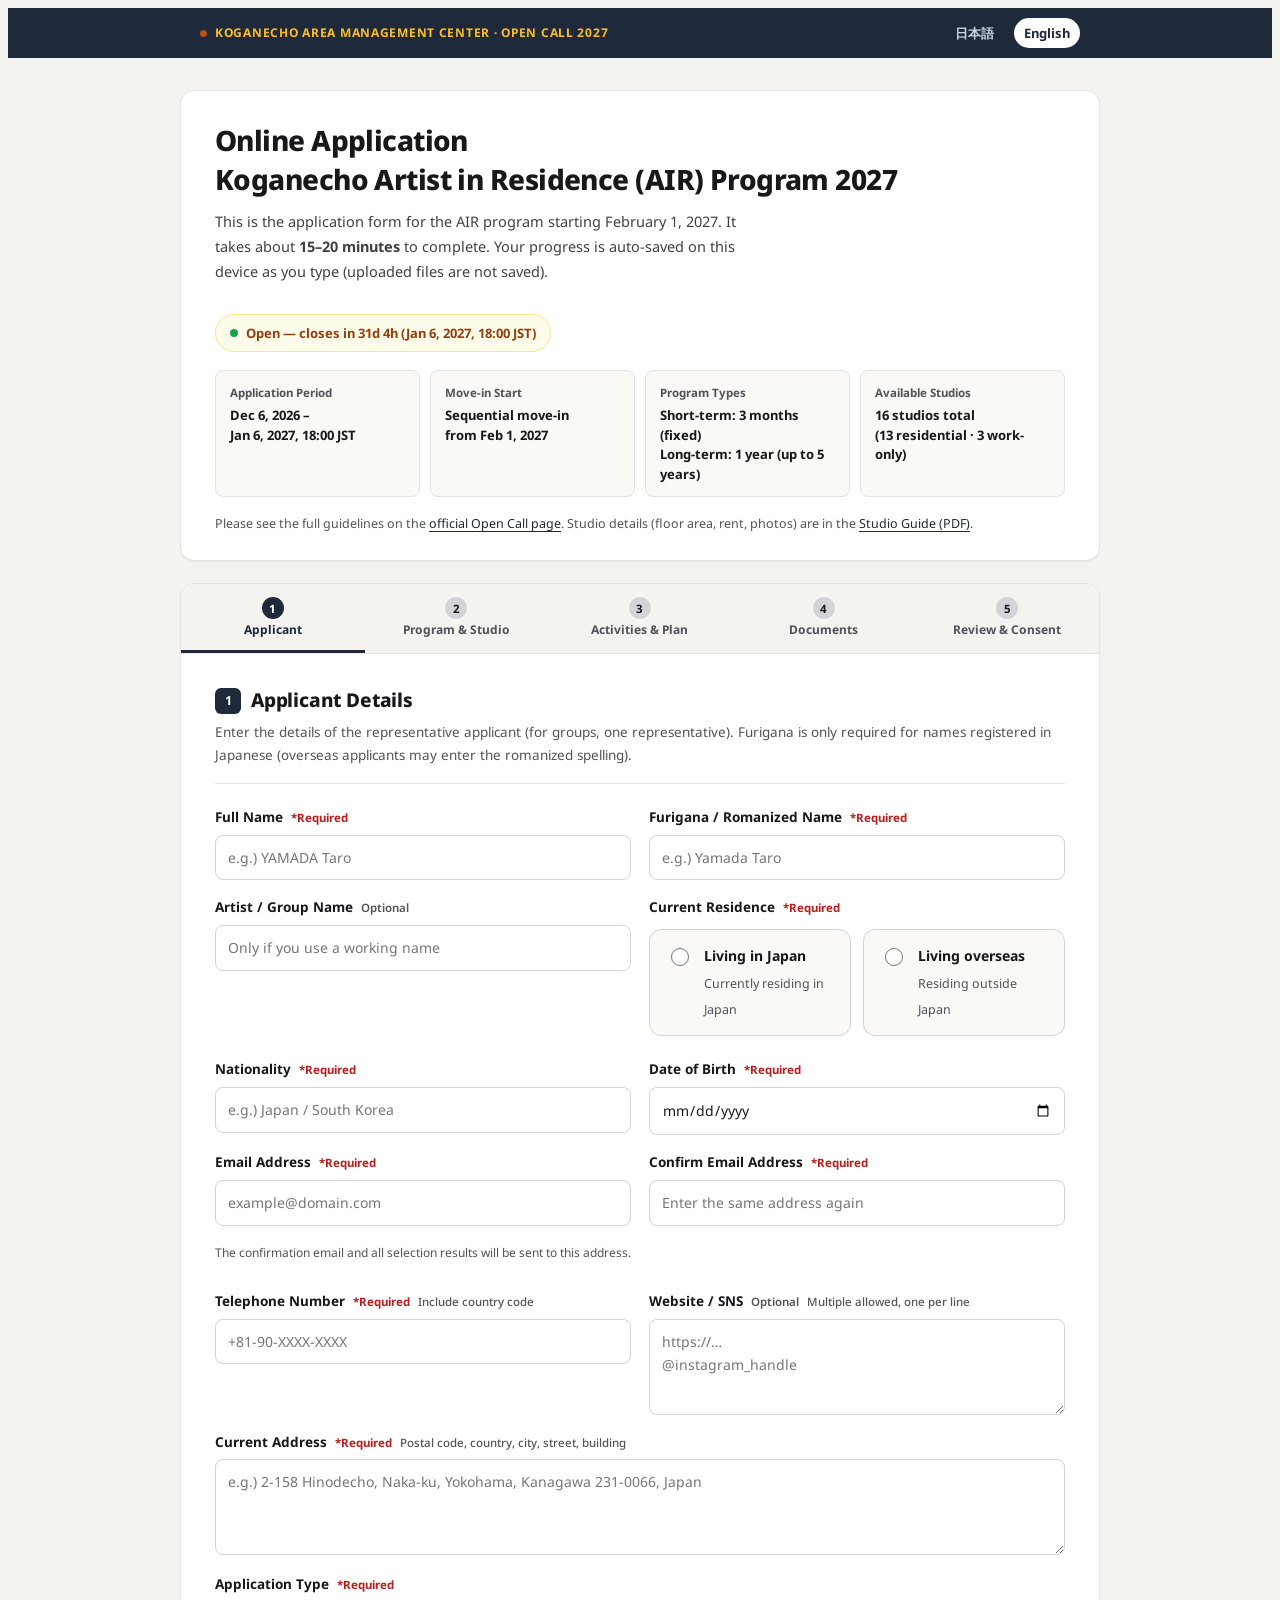
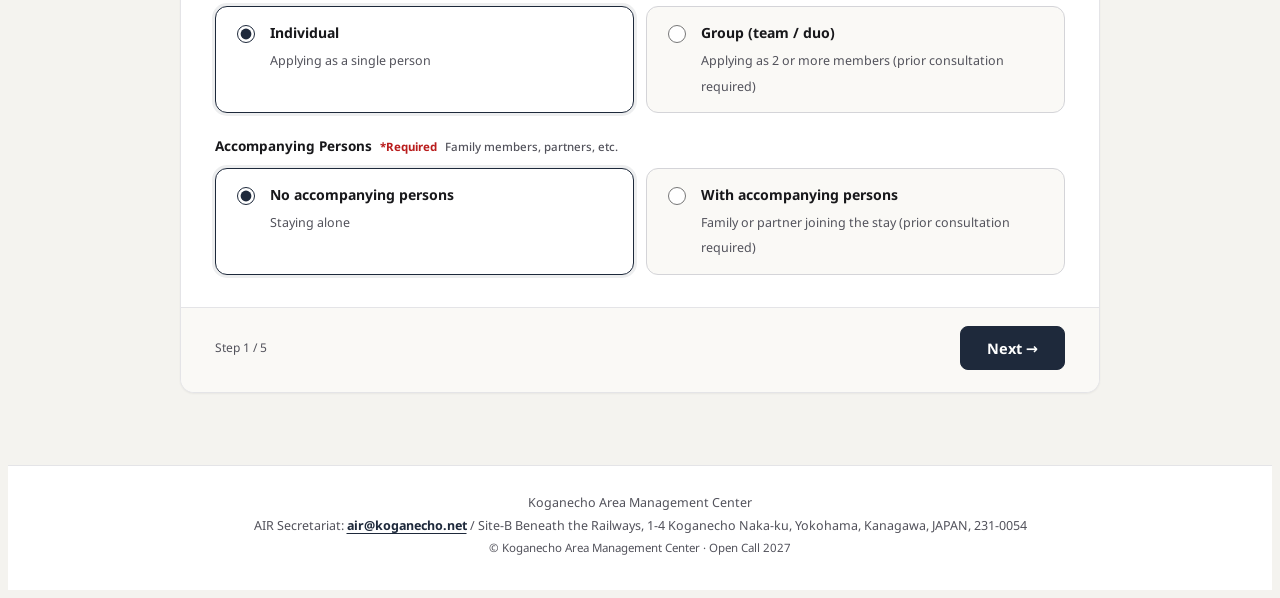
==== commit c1ba804c: "Update en.html" ====
--- a/en.html
+++ b/en.html
@@ -639,8 +639,8 @@
 
   <!-- ============ FOOTER ============ -->
   <footer class="kapp-footer">
-    Koganecho Area Management Center (NPO)<br>
-    AIR Secretariat: <a href="mailto:air@koganecho.net">air@koganecho.net</a> / 2-158 Hinodecho, Naka-ku, Yokohama, Kanagawa 231-0066, Japan<br>
+    Koganecho Area Management Center<br>
+    AIR Secretariat: <a href="mailto:air@koganecho.net">air@koganecho.net</a> / Site-B Beneath the Railways, 1-4 Koganecho Naka-ku, Yokohama, Kanagawa, JAPAN, 231-0054<br>
     <span style="font-size:11.5px;">© Koganecho Area Management Center · Open Call 2027</span>
   </footer>
 
